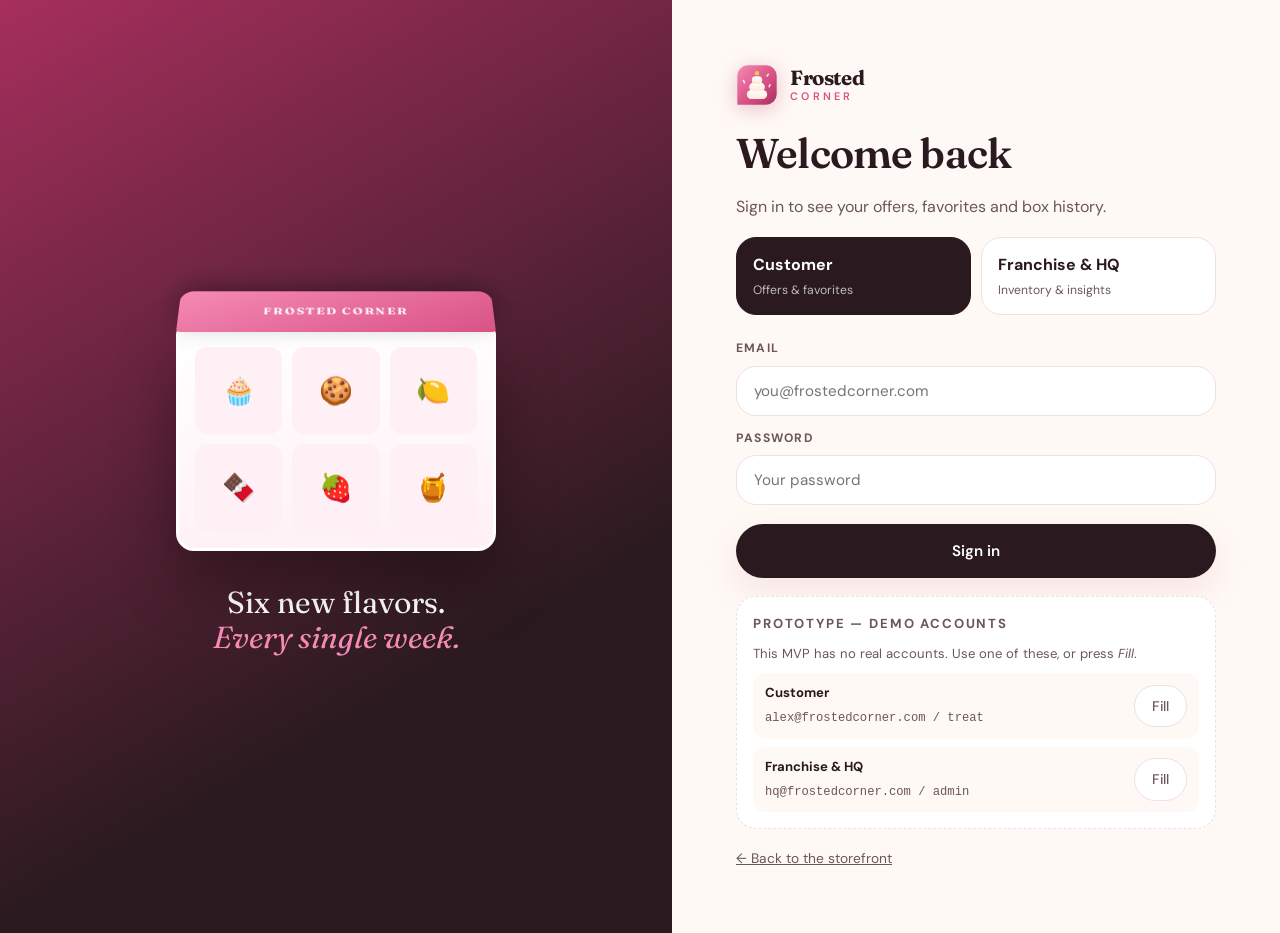
==== frontend/account.html @ bfd5a01c "Add sign-in, customer profile and franchise console Three pages behind a role split, covering the cu" ====
<!doctype html>
<html lang="en">
  <head>
    <meta charset="UTF-8" />
    <meta name="viewport" content="width=device-width, initial-scale=1.0" />
    <meta name="description" content="Your Frosted Corner profile — offers, favorites and box history." />
    <title>Your profile | Frosted Corner</title>
    <link rel="icon" href="assets/logo.svg" type="image/svg+xml" />
    <link rel="preconnect" href="https://fonts.googleapis.com" />
    <link rel="preconnect" href="https://fonts.gstatic.com" crossorigin />
    <link href="https://fonts.googleapis.com/css2?family=DM+Sans:opsz,wght@9..40,400;9..40,500;9..40,600;9..40,700&family=Fraunces:opsz,wght@9..144,500;9..144,600;9..144,700&display=swap" rel="stylesheet" />
    <link rel="stylesheet" href="styles.css" />
    <link rel="stylesheet" href="account.css" />
  </head>
  <body>
    <a class="skip-link" href="#main">Skip to content</a>

    <header class="site-header">
      <a class="brand" href="index.html" aria-label="Frosted Corner, home">
        <span class="brand-mark" aria-hidden="true"><img src="assets/logo.svg" alt="" width="42" height="42" /></span>
        <span class="brand-word"><strong>Frosted</strong><small>Corner</small></span>
      </a>
      <nav class="main-nav" aria-label="Main">
        <a href="index.html#menu">This week</a>
        <a href="index.html#events">Seasonal</a>
        <a href="index.html#plans">Subscribe</a>
      </nav>
      <div class="header-actions">
        <span class="session-chip" data-session-chip></span>
        <button class="chip" type="button" data-signout>Sign out</button>
      </div>
    </header>

    <main id="main" class="account-shell">
      <section class="account-hero">
        <div class="avatar-lg" data-initials aria-hidden="true"></div>
        <div>
          <p class="eyebrow">Your profile</p>
          <h1 data-name>—</h1>
          <p class="account-sub" data-sub>—</p>
        </div>
        <a class="button button-primary" href="index.html#menu">Build a box <span aria-hidden="true">→</span></a>
      </section>

      <section class="stat-row" data-stats></section>

      <section class="account-grid">
        <div class="panel">
          <div class="panel-head">
            <h2>Your offers</h2>
            <span class="panel-tag"><span class="agent-dot tint-gold"></span>Offers Agent</span>
          </div>
          <p class="panel-lede">Each one exists because of something you actually did.</p>
          <div class="offer-stack" data-offers></div>
        </div>

        <div class="panel">
          <div class="panel-head">
            <h2>Your favorites</h2>
            <span class="panel-tag">From your order history</span>
          </div>
          <p class="panel-lede">What you come back for, ranked by how often you order it.</p>
          <div class="favorite-list" data-favorites></div>
        </div>

        <div class="panel">
          <div class="panel-head"><h2>Recent boxes</h2></div>
          <div class="order-list" data-orders></div>
        </div>

        <div class="panel">
          <div class="panel-head"><h2>Saved event</h2></div>
          <div data-event></div>
        </div>
      </section>
    </main>

    <div class="toast" data-toast role="status" aria-live="polite"></div>
    <script type="module" src="js/account.js"></script>
  </body>
</html>
---- frontend/styles.css ----
/* ==========================================================================
   Frosted Corner — design system
   Palette: frosted pink over warm cream, with flavor accents per item tint.
   ========================================================================== */

:root {
  /* Brand */
  --pink: #F58BB4;
  --pink-soft: #FFD9E7;
  --pink-wash: #FFF0F5;
  --berry: #D95286;
  --berry-deep: #A62F5D;

  /* Neutrals */
  --cream: #FFF9F5;
  --card: #FFFFFF;
  --ink: #2A1A1F;
  --ink-soft: #6B565C;
  --line: #F0DFE4;

  /* Flavor accents */
  --gold: #E9A94D;
  --butter: #F5D06F;
  --caramel: #C98246;
  --cocoa: #6B4230;
  --mint: #6FB6A0;
  --plum: #A88FD8;

  /* Shape + depth */
  --r-sm: 12px;
  --r-md: 20px;
  --r-lg: 28px;
  --r-xl: 40px;
  --shadow-sm: 0 2px 10px rgba(166, 47, 93, .06);
  --shadow-md: 0 14px 34px rgba(166, 47, 93, .10);
  --shadow-lg: 0 28px 64px rgba(166, 47, 93, .18);

  --wrap: 1180px;
  --ease-bounce: cubic-bezier(.34, 1.56, .64, 1);
}

/* Tint helpers — one class drives art background + accent per flavor. */
.tint-pink    { --tint: var(--pink);    --tint-wash: #FFE4EE; }
.tint-berry   { --tint: var(--berry);   --tint-wash: #FFDCE8; }
.tint-gold    { --tint: var(--gold);    --tint-wash: #FDEBCF; }
.tint-butter  { --tint: var(--butter);  --tint-wash: #FEF3D2; }
.tint-caramel { --tint: var(--caramel); --tint-wash: #F6E2D1; }
.tint-cocoa   { --tint: var(--cocoa);   --tint-wash: #E8D9D1; }
.tint-mint    { --tint: var(--mint);    --tint-wash: #DCF0E8; }
.tint-plum    { --tint: var(--plum);    --tint-wash: #EAE1F8; }

*, *::before, *::after { box-sizing: border-box; }

/* `hidden` must win over the component display rules below. */
[hidden] { display: none !important; }

html { scroll-behavior: smooth; scroll-padding-top: 90px; }

body {
  margin: 0;
  background: var(--cream);
  color: var(--ink);
  font-family: "DM Sans", system-ui, -apple-system, "Segoe UI", sans-serif;
  font-size: 16px;
  line-height: 1.6;
  -webkit-font-smoothing: antialiased;
}

h1, h2, h3 {
  font-family: "Fraunces", Georgia, "Times New Roman", serif;
  font-weight: 600;
  line-height: 1.05;
  letter-spacing: -.02em;
  margin: 0;
}
h1 { font-size: clamp(2.6rem, 6vw, 4.4rem); }
h2 { font-size: clamp(2rem, 4vw, 3rem); }
h3 { font-size: 1.15rem; letter-spacing: -.01em; }
h1 em, h2 em { font-style: italic; color: var(--berry); }
p { margin: 0; }
img, svg { display: block; max-width: 100%; }
button { font: inherit; color: inherit; }

a { color: inherit; }

.visually-hidden {
  position: absolute; width: 1px; height: 1px;
  padding: 0; margin: -1px; overflow: hidden;
  clip: rect(0 0 0 0); white-space: nowrap; border: 0;
}

.skip-link {
  position: absolute; left: 12px; top: -60px; z-index: 200;
  background: var(--ink); color: #fff; padding: 10px 16px;
  border-radius: 0 0 var(--r-sm) var(--r-sm); text-decoration: none;
  transition: top .18s ease;
}
.skip-link:focus { top: 0; }

:focus-visible {
  outline: 3px solid var(--berry);
  outline-offset: 3px;
  border-radius: 6px;
}

.eyebrow {
  display: flex; align-items: center; gap: 8px;
  font-size: .74rem; font-weight: 700; letter-spacing: .16em;
  text-transform: uppercase; color: var(--berry-deep);
}

.agent-dot {
  width: 9px; height: 9px; border-radius: 50%;
  background: var(--tint, var(--berry));
  box-shadow: 0 0 0 4px color-mix(in srgb, var(--tint, var(--berry)) 22%, transparent);
  flex: none;
}

.lede, .section-lede { color: var(--ink-soft); font-size: 1.05rem; max-width: 56ch; }

/* ── Announcement ───────────────────────────────────────────── */
.announcement {
  background: var(--ink); color: #fff;
  text-align: center; padding: 10px 16px;
  font-size: .85rem; letter-spacing: .01em;
  min-height: 40px; display: grid; place-items: center;
}
.announcement span { animation: fadeSlide .5s ease; }
@keyframes fadeSlide { from { opacity: 0; transform: translateY(6px); } to { opacity: 1; transform: none; } }

/* ── Header ─────────────────────────────────────────────────── */
.site-header {
  position: sticky; top: 0; z-index: 60;
  display: flex; align-items: center; gap: 24px;
  padding: 14px clamp(16px, 4vw, 40px);
  background: color-mix(in srgb, var(--cream) 88%, transparent);
  backdrop-filter: blur(14px);
  border-bottom: 1px solid var(--line);
}

.brand { display: flex; align-items: center; gap: 12px; text-decoration: none; }
.brand-mark { width: 42px; height: 42px; flex: none; filter: drop-shadow(0 4px 10px rgba(166,47,93,.28)); }
.brand-mark svg { width: 100%; height: 100%; }
.brand-word { display: flex; flex-direction: column; line-height: 1; }
.brand-word strong {
  font-family: "Fraunces", serif; font-size: 1.28rem;
  font-weight: 700; letter-spacing: -.02em;
}
.brand-word small {
  font-size: .68rem; letter-spacing: .3em; text-transform: uppercase;
  color: var(--berry); font-weight: 600; margin-top: 2px;
}

.main-nav { display: flex; gap: 22px; margin-inline: auto; }
.main-nav a {
  text-decoration: none; font-size: .92rem; font-weight: 500;
  color: var(--ink-soft); padding: 6px 2px; position: relative;
}
.main-nav a::after {
  content: ""; position: absolute; left: 0; right: 100%; bottom: 0;
  height: 2px; background: var(--berry); border-radius: 2px;
  transition: right .22s ease;
}
.main-nav a:hover { color: var(--ink); }
.main-nav a:hover::after { right: 0; }

.header-actions { display: flex; align-items: center; gap: 10px; }

.icon-button {
  width: 42px; height: 42px; border-radius: 50%;
  border: 1px solid var(--line); background: var(--card);
  cursor: pointer; display: grid; place-items: center;
  font-size: 1rem; transition: transform .18s var(--ease-bounce), border-color .18s ease;
}
.icon-button:hover { transform: translateY(-2px); border-color: var(--pink); }

.bag-button {
  display: flex; align-items: center; gap: 9px;
  padding: 10px 18px; border-radius: 999px; cursor: pointer;
  border: 1px solid var(--berry-deep); background: var(--ink); color: #fff;
  font-weight: 600; font-size: .92rem;
  transition: transform .18s var(--ease-bounce);
}
.bag-button:hover { transform: translateY(-2px); }
.bag-glyph { font-size: 1.05rem; }
.bag-count {
  min-width: 24px; height: 24px; padding: 0 7px; border-radius: 999px;
  background: var(--pink); color: var(--berry-deep);
  display: grid; place-items: center; font-size: .78rem; font-weight: 700;
}

/* ── Buttons ────────────────────────────────────────────────── */
.button {
  display: inline-flex; align-items: center; gap: 10px;
  padding: 14px 26px; border-radius: 999px;
  font-weight: 600; font-size: .95rem; text-decoration: none;
  border: 1px solid transparent; cursor: pointer;
  transition: transform .18s var(--ease-bounce), box-shadow .18s ease, background .18s ease;
}
.button-primary { background: var(--ink); color: #fff; box-shadow: var(--shadow-md); }
.button-primary:hover { transform: translateY(-3px); box-shadow: var(--shadow-lg); }
.button-ghost { background: transparent; color: var(--ink); border-color: var(--line); }
.button-ghost:hover { border-color: var(--berry); transform: translateY(-3px); }
.button-light { background: #fff; color: var(--ink); box-shadow: var(--shadow-sm); }
.button-light:hover { transform: translateY(-3px); box-shadow: var(--shadow-md); }
.button.full { width: 100%; justify-content: center; }
.button:disabled { opacity: .55; cursor: progress; transform: none; }

.text-button {
  background: none; border: 0; cursor: pointer;
  color: var(--ink-soft); font-size: .88rem; text-decoration: underline;
  text-underline-offset: 3px; padding: 6px;
}
.text-button:hover { color: var(--berry); }

.chip {
  padding: 9px 17px; border-radius: 999px; cursor: pointer;
  border: 1px solid var(--line); background: var(--card);
  font-size: .87rem; font-weight: 500; color: var(--ink-soft);
  transition: all .18s ease;
}
.chip:hover { border-color: var(--pink); color: var(--ink); }
.chip.is-active, .chip[aria-pressed="true"] {
  background: var(--ink); color: #fff; border-color: var(--ink);
}
.chip-row { display: flex; flex-wrap: wrap; gap: 8px; }

/* ── Section scaffolding ────────────────────────────────────── */
.section {
  max-width: var(--wrap); margin-inline: auto;
  padding: clamp(56px, 8vw, 96px) clamp(16px, 4vw, 40px);
}
.section-head {
  display: flex; flex-wrap: wrap; gap: 24px;
  align-items: flex-end; justify-content: space-between;
  margin-bottom: 36px;
}
/* Only the heading column stacks; sibling chip rows keep their own layout. */
.section-head > div:first-child { display: grid; gap: 12px; }

/* ── Hero ───────────────────────────────────────────────────── */
.hero {
  max-width: var(--wrap); margin-inline: auto;
  padding: clamp(40px, 6vw, 80px) clamp(16px, 4vw, 40px) clamp(30px, 5vw, 60px);
  display: grid; grid-template-columns: 1.05fr .95fr;
  gap: clamp(32px, 5vw, 64px); align-items: center;
}
.hero-copy { display: grid; gap: 22px; }
.hero-actions { display: flex; flex-wrap: wrap; gap: 12px; }

.countdown {
  display: grid; gap: 10px; padding: 18px 22px;
  background: var(--card); border: 1px solid var(--line);
  border-radius: var(--r-lg); box-shadow: var(--shadow-sm);
  width: fit-content;
}
.countdown-label {
  font-size: .72rem; font-weight: 700; letter-spacing: .16em;
  text-transform: uppercase; color: var(--ink-soft);
}
.countdown-clock { display: flex; gap: 18px; }
.countdown-clock span { display: grid; justify-items: center; gap: 2px; }
.countdown-clock strong {
  font-family: "Fraunces", serif; font-size: 1.7rem;
  font-variant-numeric: tabular-nums; color: var(--berry-deep); line-height: 1;
}
.countdown-clock small {
  font-size: .64rem; letter-spacing: .14em; text-transform: uppercase; color: var(--ink-soft);
}

/* Hero art: an open box seen at an angle */
.hero-art { position: relative; display: grid; place-items: center; min-height: 380px; }
.hero-box {
  position: relative; width: min(340px, 78%); aspect-ratio: 1 / .92;
  perspective: 900px; z-index: 2;
}
.hero-box-body {
  position: absolute; inset: 14% 0 0 0;
  background: linear-gradient(170deg, var(--pink-soft), #fff 62%);
  border: 3px solid #fff; border-radius: 14px;
  box-shadow: var(--shadow-lg);
  display: grid; grid-template-columns: repeat(3, 1fr);
  gap: 8px; padding: 16px; align-content: center;
}
.hero-box-body span {
  display: grid; place-items: center; aspect-ratio: 1;
  background: var(--pink-wash); border-radius: 10px; font-size: 1.7rem;
  animation: settle .5s var(--ease-bounce) backwards;
}
.hero-box-body span:nth-child(1) { animation-delay: .05s; }
.hero-box-body span:nth-child(2) { animation-delay: .11s; }
.hero-box-body span:nth-child(3) { animation-delay: .17s; }
.hero-box-body span:nth-child(4) { animation-delay: .23s; }
.hero-box-body span:nth-child(5) { animation-delay: .29s; }
.hero-box-body span:nth-child(6) { animation-delay: .35s; }
@keyframes settle { from { opacity: 0; transform: translateY(-14px) scale(.7); } to { opacity: 1; transform: none; } }

.hero-box-lid {
  position: absolute; left: -4%; right: -4%; top: -6%; height: 26%;
  background: linear-gradient(160deg, var(--pink), var(--berry));
  border-radius: 12px; transform: rotateX(46deg); transform-origin: bottom center;
  box-shadow: 0 -10px 30px rgba(166, 47, 93, .28);
}

.hero-blob { position: absolute; border-radius: 50%; filter: blur(2px); z-index: 1; }
.blob-a { width: 260px; height: 260px; background: radial-gradient(circle at 30% 30%, #FFE0EC, transparent 70%); top: 2%; left: -6%; }
.blob-b { width: 220px; height: 220px; background: radial-gradient(circle at 60% 40%, #FDEBCF, transparent 70%); bottom: 0; right: -4%; }

.hero-sticker {
  position: absolute; right: 2%; top: 6%; z-index: 3;
  width: 92px; height: 92px; border-radius: 50%;
  background: var(--ink); color: #fff;
  display: grid; place-items: center; align-content: center;
  font-family: "Fraunces", serif; font-size: 1.5rem; font-weight: 700;
  transform: rotate(-12deg); box-shadow: var(--shadow-md);
}
.hero-sticker small {
  display: block; font-family: "DM Sans", sans-serif; font-size: .58rem;
  letter-spacing: .18em; text-transform: uppercase; font-weight: 500; opacity: .85;
}

/* ── Product grid ───────────────────────────────────────────── */
.filter-row { display: flex; flex-wrap: wrap; gap: 8px; }

.product-grid {
  display: grid; gap: 20px;
  grid-template-columns: repeat(auto-fill, minmax(238px, 1fr));
}

.product-card {
  background: var(--card); border: 1px solid var(--line);
  border-radius: var(--r-lg); overflow: hidden;
  display: flex; flex-direction: column;
  box-shadow: var(--shadow-sm);
  transition: transform .22s var(--ease-bounce), box-shadow .22s ease;
  animation: cardIn .38s ease backwards;
}
.product-card:hover { transform: translateY(-6px); box-shadow: var(--shadow-md); }
@keyframes cardIn { from { opacity: 0; transform: translateY(14px); } to { opacity: 1; transform: none; } }

.product-art {
  position: relative; aspect-ratio: 4 / 3;
  background: radial-gradient(circle at 50% 42%, var(--tint-wash), #fff 78%);
  display: grid; place-items: center;
}
.product-emoji { font-size: 3.6rem; transition: transform .3s var(--ease-bounce); }
.product-card:hover .product-emoji { transform: scale(1.12) rotate(-6deg); }

.product-badge {
  position: absolute; top: 12px; left: 12px;
  background: color-mix(in srgb, var(--tint) 88%, #fff);
  color: #fff; font-size: .62rem; font-weight: 700;
  letter-spacing: .12em; text-transform: uppercase;
  padding: 5px 11px; border-radius: 999px;
}
.product-rating {
  position: absolute; top: 12px; right: 12px;
  background: rgba(255,255,255,.92); border-radius: 999px;
  padding: 4px 10px; font-size: .74rem; font-weight: 600;
}

.product-info { padding: 16px 18px 18px; display: grid; gap: 6px; flex: 1; }
.product-info p { color: var(--ink-soft); font-size: .88rem; }
.product-foot {
  display: flex; align-items: center; justify-content: space-between;
  margin-top: auto; padding-top: 12px;
}
.product-price { font-family: "Fraunces", serif; font-size: 1.22rem; font-weight: 600; }

.add-button {
  width: 42px; height: 42px; border-radius: 50%; cursor: pointer;
  border: 0; background: var(--ink); color: #fff; font-size: 1.3rem;
  display: grid; place-items: center; line-height: 1;
  transition: transform .18s var(--ease-bounce), background .18s ease;
}
.add-button:hover { transform: scale(1.12) rotate(90deg); background: var(--berry); }

.grid-empty { text-align: center; color: var(--ink-soft); padding: 40px 0; }

/* ── Smart offers ───────────────────────────────────────────── */
.offers-section { background: linear-gradient(180deg, transparent, var(--pink-wash) 30%, transparent); }

.offer-rail {
  display: grid; gap: 18px;
  grid-template-columns: repeat(auto-fit, minmax(280px, 1fr));
}
.offer-card {
  position: relative; overflow: hidden;
  background: var(--card); border: 1px solid var(--line);
  border-radius: var(--r-lg); padding: 24px;
  display: grid; gap: 12px; align-content: start;
  box-shadow: var(--shadow-sm);
  transition: transform .22s var(--ease-bounce), box-shadow .22s ease;
}
.offer-card:hover { transform: translateY(-5px); box-shadow: var(--shadow-md); }
.offer-card::before {
  content: ""; position: absolute; inset: 0 auto 0 0; width: 5px;
  background: var(--tint);
}
.offer-emoji {
  width: 46px; height: 46px; border-radius: 14px;
  background: var(--tint-wash); display: grid; place-items: center; font-size: 1.4rem;
}
.offer-label { font-size: .76rem; font-weight: 600; color: var(--tint); letter-spacing: .02em; }
.offer-card h3 { font-size: 1.3rem; }
.offer-detail { font-size: .9rem; color: var(--ink-soft); }
.offer-reason {
  font-size: .82rem; color: var(--ink-soft); padding: 10px 14px;
  background: var(--cream); border-radius: var(--r-sm);
  border-left: 3px solid var(--tint);
}
.offer-foot { display: flex; align-items: center; justify-content: space-between; gap: 12px; margin-top: 4px; }
.offer-value {
  font-weight: 700; color: var(--berry-deep); font-size: .95rem;
  background: var(--pink-wash); padding: 6px 13px; border-radius: 999px;
}

/* ── Concierge ──────────────────────────────────────────────── */
.concierge-section { background: var(--ink); color: #fff; max-width: none; }
.concierge-section .eyebrow { color: var(--pink-soft); }
.concierge-section h2 em { color: var(--pink); }
.concierge-grid {
  max-width: var(--wrap); margin-inline: auto;
  display: grid; grid-template-columns: 1fr 1fr;
  gap: clamp(32px, 5vw, 64px); align-items: center;
}
.concierge-intro { display: grid; gap: 18px; }
.concierge-intro p { color: rgba(255,255,255,.72); }

.signal-list {
  display: flex; flex-wrap: wrap; gap: 8px;
  list-style: none; padding: 0; margin: 0;
}
.signal-list li {
  font-size: .78rem; padding: 6px 13px; border-radius: 999px;
  background: rgba(255,255,255,.08); border: 1px solid rgba(255,255,255,.16);
  color: rgba(255,255,255,.85);
}

.chat-card {
  background: var(--card); color: var(--ink);
  border-radius: var(--r-xl); padding: 22px;
  box-shadow: var(--shadow-lg); display: grid; gap: 14px;
}
.chat-head { display: flex; align-items: center; gap: 11px; }
.chat-title { display: grid; line-height: 1.25; }
.chat-title small { font-size: .76rem; color: var(--ink-soft); }
.online-dot {
  width: 9px; height: 9px; border-radius: 50%; background: var(--mint);
  box-shadow: 0 0 0 4px color-mix(in srgb, var(--mint) 24%, transparent);
  animation: pulse 2.2s ease-in-out infinite;
}
@keyframes pulse { 0%, 100% { opacity: 1; } 50% { opacity: .45; } }

.chat-log {
  display: grid; gap: 10px; max-height: 320px; overflow-y: auto;
  padding: 4px; scroll-behavior: smooth;
}
.bubble {
  padding: 12px 16px; border-radius: 18px; font-size: .92rem;
  max-width: 88%; animation: bubbleIn .28s ease backwards;
}
@keyframes bubbleIn { from { opacity: 0; transform: translateY(8px); } to { opacity: 1; transform: none; } }
.bubble.from-agent { background: var(--pink-wash); border-bottom-left-radius: 6px; justify-self: start; }
.bubble.from-user {
  background: var(--ink); color: #fff;
  border-bottom-right-radius: 6px; justify-self: end;
}
.bubble-note { font-size: .8rem; color: var(--ink-soft); margin-top: 6px; }

.typing { display: flex; gap: 4px; padding: 14px 16px; }
.typing span {
  width: 7px; height: 7px; border-radius: 50%; background: var(--pink);
  animation: blink 1.2s infinite;
}
.typing span:nth-child(2) { animation-delay: .18s; }
.typing span:nth-child(3) { animation-delay: .36s; }
@keyframes blink { 0%, 60%, 100% { opacity: .3; } 30% { opacity: 1; } }

.rec-strip { display: grid; gap: 8px; margin-top: 4px; }
.rec-item {
  display: flex; align-items: center; gap: 12px;
  background: #fff; border: 1px solid var(--line);
  border-radius: var(--r-md); padding: 10px 12px;
}
.rec-item .rec-emoji {
  width: 40px; height: 40px; border-radius: 12px; flex: none;
  background: var(--tint-wash); display: grid; place-items: center; font-size: 1.3rem;
}
.rec-item .rec-body { display: grid; flex: 1; line-height: 1.3; }
.rec-item .rec-body strong { font-size: .92rem; }
.rec-item .rec-body small { font-size: .76rem; color: var(--ink-soft); }
.rec-add {
  border: 0; background: var(--ink); color: #fff; cursor: pointer;
  border-radius: 999px; padding: 7px 14px; font-size: .8rem; font-weight: 600;
  transition: background .18s ease;
}
.rec-add:hover { background: var(--berry); }

.occasion-grid { display: flex; flex-wrap: wrap; gap: 8px; }
.occasion {
  display: flex; align-items: center; gap: 7px;
  padding: 9px 14px; border-radius: 999px; cursor: pointer;
  border: 1px solid var(--line); background: #fff;
  font-size: .85rem; transition: all .18s ease;
}
.occasion:hover { border-color: var(--pink); transform: translateY(-2px); }
.occasion.is-active { background: var(--pink-wash); border-color: var(--berry); }

.chat-form { display: flex; gap: 8px; }
.chat-form input {
  flex: 1; padding: 13px 18px; border-radius: 999px;
  border: 1px solid var(--line); background: var(--cream);
  font-size: .92rem; font-family: inherit;
}
.chat-form input:focus { outline: none; border-color: var(--berry); background: #fff; }
.send-button {
  width: 46px; height: 46px; border-radius: 50%; flex: none; cursor: pointer;
  border: 0; background: var(--ink); color: #fff; font-size: 1.15rem;
  transition: transform .18s var(--ease-bounce), background .18s ease;
}
.send-button:hover { transform: scale(1.08); background: var(--berry); }

/* ── Event menus ────────────────────────────────────────────── */
.event-grid {
  display: grid; gap: 18px;
  grid-template-columns: repeat(auto-fit, minmax(258px, 1fr));
}
.event-card {
  position: relative; border-radius: var(--r-lg); padding: 26px 24px;
  background: linear-gradient(165deg, var(--tint-wash), #fff 70%);
  border: 1px solid var(--line); display: grid; gap: 12px; align-content: start;
  transition: transform .22s var(--ease-bounce), box-shadow .22s ease;
}
.event-card:hover { transform: translateY(-5px); box-shadow: var(--shadow-md); }
.event-emoji { font-size: 2.2rem; }
.event-status {
  position: absolute; top: 18px; right: 18px;
  font-size: .64rem; font-weight: 700; letter-spacing: .12em;
  text-transform: uppercase; padding: 5px 11px; border-radius: 999px;
}
.status-live { background: var(--mint); color: #fff; }
.status-preorder { background: var(--gold); color: #fff; }
.status-planned { background: var(--line); color: var(--ink-soft); }
.event-window { font-size: .8rem; font-weight: 600; color: var(--tint); }
.event-card p { font-size: .9rem; color: var(--ink-soft); }
.event-highlights { display: grid; gap: 6px; list-style: none; padding: 0; margin: 4px 0 0; }
.event-highlights li {
  font-size: .82rem; padding-left: 18px; position: relative; color: var(--ink-soft);
}
.event-highlights li::before {
  content: "✦"; position: absolute; left: 0; color: var(--tint);
}

/* ── Party planner ──────────────────────────────────────────── */
.party-section { background: var(--pink-wash); max-width: none; }
.party-grid {
  max-width: var(--wrap); margin-inline: auto;
  display: grid; grid-template-columns: 1fr 1fr;
  gap: clamp(32px, 5vw, 56px); align-items: start;
}
.party-copy { display: grid; gap: 16px; }
.planner-controls { display: grid; gap: 20px; margin-top: 8px; }
.control { display: grid; gap: 10px; }
.control label, .control-label {
  font-size: .78rem; font-weight: 700; letter-spacing: .12em;
  text-transform: uppercase; color: var(--ink-soft);
  display: flex; align-items: center; gap: 10px;
}
.control output {
  font-family: "Fraunces", serif; font-size: 1.15rem;
  color: var(--berry-deep); letter-spacing: 0;
}
input[type="range"] {
  -webkit-appearance: none; appearance: none;
  width: 100%; height: 6px; border-radius: 999px;
  background: linear-gradient(90deg, var(--berry) var(--fill, 20%), #fff var(--fill, 20%));
  cursor: pointer;
}
input[type="range"]::-webkit-slider-thumb {
  -webkit-appearance: none; width: 24px; height: 24px; border-radius: 50%;
  background: var(--ink); border: 3px solid #fff; box-shadow: var(--shadow-sm); cursor: grab;
}
input[type="range"]::-moz-range-thumb {
  width: 24px; height: 24px; border-radius: 50%;
  background: var(--ink); border: 3px solid #fff; cursor: grab;
}

.planner-result {
  background: var(--card); border-radius: var(--r-xl);
  padding: 26px; box-shadow: var(--shadow-md); min-height: 320px;
}
.planner-placeholder {
  height: 100%; min-height: 268px; display: grid; place-content: center;
  justify-items: center; gap: 12px; text-align: center; color: var(--ink-soft);
}
.planner-placeholder span { font-size: 2.2rem; color: var(--plum); }
.planner-stats {
  display: grid; grid-template-columns: repeat(4, 1fr); gap: 10px; margin: 16px 0;
}
.planner-stats div {
  background: var(--cream); border-radius: var(--r-sm);
  padding: 12px 8px; text-align: center;
}
.planner-stats strong {
  display: block; font-family: "Fraunces", serif;
  font-size: 1.5rem; color: var(--berry-deep); line-height: 1.1;
}
.planner-stats small {
  font-size: .64rem; letter-spacing: .1em; text-transform: uppercase; color: var(--ink-soft);
}
.planner-note {
  font-size: .84rem; color: var(--ink-soft); padding: 12px 14px;
  background: var(--cream); border-radius: var(--r-sm); margin-top: 12px;
}

/* ── Plans ──────────────────────────────────────────────────── */
.plan-grid {
  display: grid; gap: 20px;
  grid-template-columns: repeat(auto-fit, minmax(262px, 1fr));
  align-items: start;
}
.plan-card {
  background: var(--card); border: 1px solid var(--line);
  border-radius: var(--r-lg); padding: 28px 24px;
  display: grid; gap: 14px; align-content: start;
  transition: transform .22s var(--ease-bounce), box-shadow .22s ease;
}
.plan-card:hover { transform: translateY(-5px); box-shadow: var(--shadow-md); }
.plan-card.is-featured {
  background: var(--ink); color: #fff; border-color: var(--ink);
  box-shadow: var(--shadow-lg); position: relative;
}
.plan-card.is-featured h3 { color: #fff; }
.plan-card.is-featured .plan-pitch { color: rgba(255,255,255,.72); }
.plan-flag {
  position: absolute; top: -12px; left: 24px;
  background: var(--pink); color: var(--berry-deep);
  font-size: .64rem; font-weight: 700; letter-spacing: .12em;
  text-transform: uppercase; padding: 6px 13px; border-radius: 999px;
}
.plan-price { display: flex; align-items: baseline; gap: 5px; }
.plan-price strong { font-family: "Fraunces", serif; font-size: 2.4rem; line-height: 1; }
.plan-price span { font-size: .85rem; opacity: .7; }
.plan-pitch { font-size: .9rem; color: var(--ink-soft); }
.plan-perks { list-style: none; padding: 0; margin: 0; display: grid; gap: 8px; }
.plan-perks li { font-size: .87rem; padding-left: 22px; position: relative; }
.plan-perks li::before { content: "✓"; position: absolute; left: 0; color: var(--mint); font-weight: 700; }
.plan-card.is-featured .plan-perks li::before { color: var(--pink); }

/* ── Reviews ────────────────────────────────────────────────── */
.review-layout {
  display: grid; grid-template-columns: 320px 1fr;
  gap: 24px; align-items: start;
}
.review-summary {
  background: var(--ink); color: #fff;
  border-radius: var(--r-xl); padding: 28px 26px;
  display: grid; gap: 18px; position: sticky; top: 100px;
}
.summary-score { display: flex; align-items: baseline; gap: 10px; }
.summary-score strong { font-family: "Fraunces", serif; font-size: 3rem; line-height: 1; }
.summary-score small { color: rgba(255,255,255,.65); font-size: .82rem; }
.summary-tag {
  display: inline-flex; align-items: center; gap: 7px; width: fit-content;
  font-size: .68rem; font-weight: 700; letter-spacing: .12em; text-transform: uppercase;
  background: rgba(255,255,255,.1); border: 1px solid rgba(255,255,255,.18);
  padding: 6px 12px; border-radius: 999px; color: var(--pink-soft);
}
.summary-point { display: grid; gap: 6px; }
.summary-point-head { display: flex; justify-content: space-between; font-size: .85rem; }
.summary-point-head span:last-child { color: var(--pink); font-weight: 600; }
.summary-point small { font-size: .76rem; color: rgba(255,255,255,.6); }
.meter { height: 6px; border-radius: 999px; background: rgba(255,255,255,.14); overflow: hidden; }
.meter i { display: block; height: 100%; border-radius: 999px; background: var(--pink); transition: width .8s ease; }
.summary-watchout {
  font-size: .82rem; color: rgba(255,255,255,.72);
  border-top: 1px solid rgba(255,255,255,.14); padding-top: 14px;
}

.review-grid { display: grid; gap: 16px; grid-template-columns: repeat(auto-fit, minmax(240px, 1fr)); }
.review-card {
  background: var(--card); border: 1px solid var(--line);
  border-radius: var(--r-lg); padding: 22px;
  display: grid; gap: 14px; align-content: start;
}
.review-card.is-featured { grid-column: 1 / -1; background: linear-gradient(150deg, var(--pink-wash), #fff 70%); }
.review-stars { color: var(--gold); font-size: .95rem; letter-spacing: 2px; }
.review-card p { font-size: .95rem; }
.review-card.is-featured p { font-size: 1.15rem; font-family: "Fraunces", serif; line-height: 1.45; }
.review-foot { display: flex; align-items: center; gap: 11px; }
.review-avatar {
  width: 40px; height: 40px; border-radius: 50%; flex: none;
  background: var(--tint-wash); color: var(--ink);
  display: grid; place-items: center; font-size: .8rem; font-weight: 700;
}
.review-who { display: grid; line-height: 1.3; }
.review-who small { font-size: .74rem; color: var(--ink-soft); }

/* ── AI crew ────────────────────────────────────────────────── */
.crew-section { background: var(--cream); max-width: none; }
.crew-section > .section-head, .crew-grid { max-width: var(--wrap); margin-inline: auto; }
.crew-grid {
  display: grid; gap: 18px;
  grid-template-columns: repeat(auto-fit, minmax(272px, 1fr));
  padding-inline: clamp(16px, 4vw, 40px);
}
.crew-section > .section-head { padding-inline: clamp(16px, 4vw, 40px); }
.crew-card {
  background: var(--card); border: 1px solid var(--line);
  border-radius: var(--r-lg); padding: 24px;
  display: grid; gap: 12px; align-content: start;
  transition: transform .22s var(--ease-bounce), box-shadow .22s ease;
  animation: cardIn .34s ease backwards;
}
.crew-card:hover { transform: translateY(-5px); box-shadow: var(--shadow-md); }
.crew-top { display: flex; align-items: center; gap: 12px; }
.crew-glyph {
  width: 46px; height: 46px; border-radius: 14px; flex: none;
  background: var(--tint-wash); color: var(--tint);
  display: grid; place-items: center; font-size: 1.35rem;
}
.crew-role { font-size: .76rem; color: var(--tint); font-weight: 600; }
.crew-card p { font-size: .88rem; color: var(--ink-soft); }
.crew-meta { display: grid; gap: 8px; border-top: 1px solid var(--line); padding-top: 12px; }
.crew-meta-row { display: grid; gap: 5px; }
.crew-meta-row span {
  font-size: .64rem; font-weight: 700; letter-spacing: .12em;
  text-transform: uppercase; color: var(--ink-soft);
}
.crew-pills { display: flex; flex-wrap: wrap; gap: 5px; }
.crew-pills i {
  font-style: normal; font-size: .72rem; padding: 4px 10px;
  border-radius: 999px; background: var(--cream); color: var(--ink-soft);
}
.crew-audience {
  position: absolute; top: 16px; right: 16px;
  font-size: .6rem; letter-spacing: .1em; text-transform: uppercase;
  color: var(--ink-soft);
}

/* ── Franchise ──────────────────────────────────────────────── */
.franchise-section { max-width: var(--wrap); margin-inline: auto; padding: 0 clamp(16px, 4vw, 40px) clamp(56px, 8vw, 96px); }
.franchise-card {
  background: linear-gradient(140deg, var(--berry-deep), var(--ink) 65%);
  color: #fff; border-radius: var(--r-xl);
  padding: clamp(32px, 5vw, 56px);
  display: grid; grid-template-columns: 1.2fr .8fr; gap: 36px; align-items: center;
}
.franchise-card .eyebrow { color: var(--pink-soft); }
.franchise-card h2 { margin: 12px 0 14px; }
.franchise-card h2 em { color: var(--pink); }
.franchise-card p { color: rgba(255,255,255,.78); margin-bottom: 22px; max-width: 46ch; }
.franchise-stats { display: grid; gap: 14px; }
.franchise-stats div {
  background: rgba(255,255,255,.08); border: 1px solid rgba(255,255,255,.14);
  border-radius: var(--r-md); padding: 16px 20px;
  display: flex; align-items: baseline; gap: 12px;
}
.franchise-stats strong { font-family: "Fraunces", serif; font-size: 1.8rem; }
.franchise-stats small { font-size: .76rem; color: rgba(255,255,255,.66); }

/* ── Footer ─────────────────────────────────────────────────── */
.site-footer {
  background: var(--ink); color: rgba(255,255,255,.75);
  padding: clamp(40px, 6vw, 64px) clamp(16px, 4vw, 40px) 32px;
}
.footer-top {
  max-width: var(--wrap); margin-inline: auto;
  display: flex; flex-wrap: wrap; gap: 28px;
  align-items: center; justify-content: space-between;
  padding-bottom: 28px; border-bottom: 1px solid rgba(255,255,255,.12);
}
.footer-brand { display: flex; align-items: center; gap: 14px; }
.footer-brand strong { color: #fff; font-family: "Fraunces", serif; font-size: 1.1rem; }
.footer-links { display: flex; flex-wrap: wrap; gap: 20px; }
.footer-links a { text-decoration: none; font-size: .9rem; }
.footer-links a:hover { color: var(--pink); }
.footer-note {
  max-width: var(--wrap); margin: 22px auto 0;
  font-size: .8rem; color: rgba(255,255,255,.5);
}

/* ==========================================================================
   The box — Frosted Corner's bag is a physical dessert box
   ========================================================================== */

.drawer-scrim {
  position: fixed; inset: 0; z-index: 80;
  background: rgba(42, 26, 31, .42);
  backdrop-filter: blur(3px);
  animation: fadeIn .25s ease;
}
@keyframes fadeIn { from { opacity: 0; } to { opacity: 1; } }

.bag-drawer {
  position: fixed; top: 0; right: 0; bottom: 0; z-index: 90;
  width: min(420px, 100%);
  background: var(--cream);
  box-shadow: -20px 0 60px rgba(166, 47, 93, .22);
  display: flex; flex-direction: column;
  animation: slideIn .34s cubic-bezier(.32, .72, 0, 1);
}
@keyframes slideIn { from { transform: translateX(100%); } to { transform: none; } }

.drawer-head {
  display: flex; align-items: flex-start; justify-content: space-between;
  gap: 16px; padding: 22px 22px 14px;
}
.drawer-head h2 { font-size: 1.5rem; margin-top: 6px; }

/* Box stage: a little perspective so the lid reads as a hinged flap */
.box-stage {
  padding: 8px 22px 0;
  perspective: 1000px;
}
.box { position: relative; transform-style: preserve-3d; }

.box-lid {
  height: 46px; border-radius: 12px 12px 4px 4px;
  background: linear-gradient(160deg, var(--pink), var(--berry));
  transform-origin: bottom center;
  transform: rotateX(62deg);
  transition: transform .5s cubic-bezier(.32, .72, 0, 1);
  display: grid; place-items: center;
  box-shadow: 0 -8px 24px rgba(166, 47, 93, .26);
}
.lid-logo {
  font-family: "Fraunces", serif; font-size: .8rem; font-weight: 700;
  letter-spacing: .12em; text-transform: uppercase; color: #fff; opacity: .9;
  transform: rotateX(-18deg);
}
/* Lid closes when the box is full — a small piece of feedback */
.box.is-full .box-lid { transform: rotateX(8deg); }

.box-inner {
  position: relative; margin-top: -4px;
  background: linear-gradient(175deg, #fff, var(--pink-wash));
  border: 3px solid #fff; border-radius: 6px 6px 16px 16px;
  box-shadow: var(--shadow-md), inset 0 3px 12px rgba(166, 47, 93, .08);
  padding: 14px; display: grid;
  grid-template-columns: repeat(3, 1fr); gap: 10px;
}

.slot {
  aspect-ratio: 1; border-radius: 12px;
  display: grid; place-items: center; align-content: center; gap: 2px;
  background: rgba(255, 255, 255, .55);
  border: 2px dashed var(--line);
  font-size: .62rem; color: var(--ink-soft); text-align: center;
}
.slot.is-filled {
  background: var(--tint-wash); border: 2px solid transparent;
  animation: dropIn .44s var(--ease-bounce) backwards;
}
@keyframes dropIn {
  from { opacity: 0; transform: translateY(-22px) scale(.6) rotate(-12deg); }
  to   { opacity: 1; transform: none; }
}
.slot-emoji { font-size: 1.75rem; line-height: 1; }
.slot-name {
  font-size: .56rem; font-weight: 600; line-height: 1.15;
  padding: 0 4px; color: var(--ink);
  overflow: hidden; display: -webkit-box;
  -webkit-line-clamp: 2; -webkit-box-orient: vertical;
}
.slot.is-overflow {
  background: var(--ink); color: #fff; border-color: var(--ink);
  font-family: "Fraunces", serif; font-size: 1rem;
}

.box-hint {
  text-align: center; font-size: .78rem; color: var(--ink-soft);
  padding: 12px 22px 4px;
}

.drawer-lines {
  flex: 1; overflow-y: auto; padding: 8px 22px;
  display: grid; gap: 8px; align-content: start;
}
.line-item {
  display: flex; align-items: center; gap: 12px;
  background: var(--card); border: 1px solid var(--line);
  border-radius: var(--r-md); padding: 10px 12px;
  animation: cardIn .3s ease backwards;
}
.line-emoji {
  width: 38px; height: 38px; border-radius: 11px; flex: none;
  background: var(--tint-wash); display: grid; place-items: center; font-size: 1.2rem;
}
.line-body { flex: 1; display: grid; line-height: 1.3; }
.line-body strong { font-size: .88rem; }
.line-body small { font-size: .76rem; color: var(--ink-soft); }
.line-controls { display: flex; align-items: center; gap: 8px; }
.qty-button {
  width: 28px; height: 28px; border-radius: 50%; cursor: pointer;
  border: 1px solid var(--line); background: #fff;
  display: grid; place-items: center; font-size: 1rem; line-height: 1;
  transition: all .16s ease;
}
.qty-button:hover { border-color: var(--berry); color: var(--berry); }
.qty-value { min-width: 20px; text-align: center; font-weight: 700; font-size: .88rem; }

.drawer-empty {
  text-align: center; color: var(--ink-soft);
  padding: 28px 22px; display: grid; gap: 10px; justify-items: center;
}
.drawer-empty span { font-size: 2rem; }

.drawer-foot {
  padding: 16px 22px 22px; display: grid; gap: 10px; justify-items: center;
  border-top: 1px solid var(--line); background: var(--card);
}
.drawer-total {
  display: flex; justify-content: space-between; width: 100%;
  font-size: .95rem; align-items: baseline;
}
.drawer-total strong { font-family: "Fraunces", serif; font-size: 1.5rem; }

/* The treat that arcs from card to bag button */
.flying-treat {
  position: fixed; z-index: 150; pointer-events: none;
  font-size: 2.4rem; line-height: 1;
  transform: translate(-50%, -50%);
  filter: drop-shadow(0 8px 16px rgba(166, 47, 93, .3));
}

/* ── Support agent ──────────────────────────────────────────── */
.support-fab {
  position: fixed; right: 22px; bottom: 22px; z-index: 70;
  width: 56px; height: 56px; border-radius: 50%; cursor: pointer;
  border: 0; background: var(--ink); color: #fff; font-size: 1.4rem;
  box-shadow: var(--shadow-lg);
  transition: transform .2s var(--ease-bounce), background .2s ease;
}
.support-fab:hover { transform: scale(1.08) translateY(-2px); background: var(--berry); }

.support-panel {
  position: fixed; right: 22px; bottom: 90px; z-index: 75;
  width: min(360px, calc(100vw - 44px));
  background: var(--card); border: 1px solid var(--line);
  border-radius: var(--r-lg); box-shadow: var(--shadow-lg);
  display: flex; flex-direction: column; overflow: hidden;
  animation: popUp .3s var(--ease-bounce);
}
@keyframes popUp { from { opacity: 0; transform: translateY(14px) scale(.96); } to { opacity: 1; transform: none; } }
.support-head {
  display: flex; align-items: center; gap: 10px;
  padding: 14px 16px; border-bottom: 1px solid var(--line);
}
.support-head span:nth-child(2) { display: grid; flex: 1; line-height: 1.25; }
.support-head small { font-size: .74rem; color: var(--ink-soft); }
.support-head .icon-button { width: 32px; height: 32px; font-size: .85rem; }
.support-log {
  padding: 14px 16px; display: grid; gap: 10px;
  max-height: 300px; overflow-y: auto; align-content: start;
}
.support-panel .chat-form { padding: 12px 16px 16px; }

.reply-chips { display: flex; flex-wrap: wrap; gap: 6px; margin-top: 8px; }
.reply-chip {
  font-size: .76rem; padding: 6px 12px; border-radius: 999px; cursor: pointer;
  border: 1px solid var(--line); background: #fff; color: var(--ink-soft);
  transition: all .16s ease;
}
.reply-chip:hover { border-color: var(--berry); color: var(--berry); }

/* ── Toast ──────────────────────────────────────────────────── */
.toast {
  position: fixed; left: 50%; bottom: 26px; z-index: 160;
  transform: translate(-50%, 130%);
  background: var(--ink); color: #fff;
  padding: 13px 24px; border-radius: 999px;
  font-size: .9rem; box-shadow: var(--shadow-lg);
  transition: transform .34s var(--ease-bounce), opacity .2s ease;
  opacity: 0; pointer-events: none; max-width: calc(100vw - 32px);
}
.toast.is-visible { transform: translate(-50%, 0); opacity: 1; }

/* ── Responsive ─────────────────────────────────────────────── */
@media (max-width: 980px) {
  .hero, .concierge-grid, .party-grid, .franchise-card { grid-template-columns: 1fr; }
  .review-layout { grid-template-columns: 1fr; }
  .review-summary { position: static; }
  .main-nav { display: none; }
  .hero-art { min-height: 300px; order: -1; }
}

@media (max-width: 640px) {
  .site-header { gap: 12px; padding: 12px 16px; }
  .brand-word strong { font-size: 1.1rem; }
  .bag-button { padding: 9px 14px; }
  .bag-button > span:nth-child(2) { display: none; }
  .section { padding-block: 48px; }
  .section-head { flex-direction: column; align-items: flex-start; }
  .planner-stats { grid-template-columns: repeat(2, 1fr); }
  .countdown { width: 100%; }
  .countdown-clock { justify-content: space-between; }
  .bag-drawer { width: 100%; }
  .support-panel { right: 12px; left: 12px; width: auto; }
  .filter-row { overflow-x: auto; flex-wrap: nowrap; padding-bottom: 4px; }
  .filter-row .chip { flex: none; }
}

/* ── Motion preferences ─────────────────────────────────────── */
@media (prefers-reduced-motion: reduce) {
  *, *::before, *::after {
    animation-duration: .01ms !important;
    animation-iteration-count: 1 !important;
    transition-duration: .01ms !important;
    scroll-behavior: auto !important;
  }
  .box-lid { transform: rotateX(62deg); }
}
---- frontend/account.css ----
/* ==========================================================================
   Accounts, sign-in and the franchise console.
   Reuses the tokens defined in styles.css.
   ========================================================================== */

/* ── Sign in ────────────────────────────────────────────────── */
.auth-body { min-height: 100vh; }
.auth-shell {
  min-height: 100vh; display: grid;
  grid-template-columns: 1.05fr .95fr;
}

.auth-art {
  background: linear-gradient(150deg, var(--berry-deep), var(--ink) 70%);
  display: grid; place-content: center; justify-items: center; gap: 34px;
  padding: 48px; position: relative; overflow: hidden;
}
.auth-box { width: min(320px, 70vw); perspective: 900px; }
.auth-box-lid {
  height: 54px; border-radius: 14px 14px 4px 4px;
  background: linear-gradient(160deg, var(--pink), var(--berry));
  display: grid; place-items: center;
  transform: rotateX(34deg); transform-origin: bottom center;
  box-shadow: 0 -10px 30px rgba(0, 0, 0, .3);
}
.auth-box-lid span {
  font-family: "Fraunces", serif; font-size: .78rem; font-weight: 700;
  letter-spacing: .14em; color: #fff; opacity: .92;
}
.auth-box-body {
  margin-top: -4px; padding: 16px;
  background: linear-gradient(175deg, #fff, var(--pink-wash));
  border: 3px solid #fff; border-radius: 6px 6px 18px 18px;
  display: grid; grid-template-columns: repeat(3, 1fr); gap: 10px;
  box-shadow: 0 28px 60px rgba(0, 0, 0, .34);
}
.auth-box-body span {
  aspect-ratio: 1; display: grid; place-items: center;
  background: var(--pink-wash); border-radius: 12px; font-size: 1.7rem;
}
.auth-tagline {
  font-family: "Fraunces", serif; font-size: 1.9rem; color: #fff;
  text-align: center; line-height: 1.15; max-width: 16ch;
}
.auth-tagline em { display: block; font-style: italic; color: var(--pink); }

.auth-panel {
  display: flex; flex-direction: column; gap: 18px; justify-content: center;
  padding: clamp(28px, 5vw, 64px); background: var(--cream);
}
.auth-brand { margin-bottom: 8px; }
.auth-panel h1 { font-size: clamp(2rem, 4vw, 2.6rem); }
.auth-lede { color: var(--ink-soft); }

.role-toggle { display: grid; grid-template-columns: 1fr 1fr; gap: 10px; }
.role-option {
  display: grid; gap: 3px; text-align: left; cursor: pointer;
  padding: 14px 16px; border-radius: var(--r-md);
  border: 1px solid var(--line); background: var(--card);
  transition: all .18s ease;
}
.role-option small { font-size: .76rem; color: var(--ink-soft); }
.role-option:hover { border-color: var(--pink); }
.role-option.is-active {
  background: var(--ink); color: #fff; border-color: var(--ink);
}
.role-option.is-active small { color: rgba(255, 255, 255, .7); }

.auth-form { display: grid; gap: 7px; }
.auth-form label {
  font-size: .76rem; font-weight: 700; letter-spacing: .1em;
  text-transform: uppercase; color: var(--ink-soft); margin-top: 6px;
}
.auth-form input {
  padding: 14px 17px; border-radius: var(--r-md);
  border: 1px solid var(--line); background: var(--card);
  font-family: inherit; font-size: .95rem; color: var(--ink);
}
.auth-form input:focus { outline: none; border-color: var(--berry); }
.auth-form .button { margin-top: 12px; }

.auth-error {
  background: #FDECEF; color: #8E1F3C; border: 1px solid #F3C2CD;
  border-radius: var(--r-sm); padding: 10px 14px; font-size: .86rem; margin-top: 8px;
}

.demo-note {
  background: var(--card); border: 1px dashed var(--line);
  border-radius: var(--r-md); padding: 16px; display: grid; gap: 9px;
}
.demo-note-head {
  font-size: .7rem; font-weight: 700; letter-spacing: .14em;
  text-transform: uppercase; color: var(--berry-deep);
}
.demo-note > p { font-size: .82rem; color: var(--ink-soft); }
.demo-account {
  display: flex; align-items: center; justify-content: space-between; gap: 12px;
  background: var(--cream); border-radius: var(--r-sm); padding: 9px 12px;
}
.demo-account strong { display: block; font-size: .82rem; }
.demo-account code { font-size: .76rem; color: var(--ink-soft); }
.auth-foot { font-size: .86rem; }
.auth-foot a { color: var(--ink-soft); }

/* ── Shared account shell ───────────────────────────────────── */
.account-shell {
  max-width: var(--wrap); margin-inline: auto;
  padding: clamp(24px, 4vw, 44px) clamp(16px, 4vw, 40px) 72px;
  display: grid; gap: 22px;
}

.session-chip {
  font-size: .8rem; color: var(--ink-soft);
  background: var(--card); border: 1px solid var(--line);
  padding: 8px 14px; border-radius: 999px;
}
.console-badge {
  margin-inline: auto;
  font-size: .72rem; font-weight: 700; letter-spacing: .14em; text-transform: uppercase;
  background: var(--ink); color: #fff; padding: 7px 15px; border-radius: 999px;
}

.account-hero {
  display: flex; align-items: center; gap: 20px; flex-wrap: wrap;
  background: var(--card); border: 1px solid var(--line);
  border-radius: var(--r-xl); padding: 26px 28px; box-shadow: var(--shadow-sm);
}
.account-hero > div:nth-child(2) { flex: 1; display: grid; gap: 6px; }
.account-hero h1 { font-size: clamp(1.7rem, 3.4vw, 2.3rem); }
.account-sub { color: var(--ink-soft); font-size: .92rem; }

.avatar-lg {
  width: 74px; height: 74px; border-radius: 50%; flex: none;
  background: linear-gradient(150deg, var(--pink), var(--berry));
  color: #fff; display: grid; place-items: center;
  font-family: "Fraunces", serif; font-size: 1.6rem; font-weight: 700;
}
.avatar-lg.admin { background: linear-gradient(150deg, var(--ink), var(--berry-deep)); }

.stat-row {
  display: grid; gap: 14px;
  grid-template-columns: repeat(auto-fit, minmax(170px, 1fr));
}
.stat {
  background: var(--card); border: 1px solid var(--line);
  border-radius: var(--r-lg); padding: 18px 20px; display: grid; gap: 5px;
}
.stat.is-alert { border-color: #E9A0B2; background: #FFF4F6; }
.stat strong {
  font-family: "Fraunces", serif; font-size: 1.9rem;
  line-height: 1; color: var(--berry-deep);
}
.stat small { font-size: .78rem; color: var(--ink-soft); }

.delta { font-weight: 700; font-size: .76rem; }
.delta.is-up { color: #2F7D5F; }
.delta.is-down { color: #B3352F; }

.panel {
  background: var(--card); border: 1px solid var(--line);
  border-radius: var(--r-lg); padding: 24px;
}
.panel-head {
  display: flex; align-items: center; justify-content: space-between;
  gap: 14px; flex-wrap: wrap; margin-bottom: 6px;
}
.panel-head h2 { font-size: 1.3rem; }
.panel-tag {
  display: inline-flex; align-items: center; gap: 7px;
  font-size: .72rem; font-weight: 600; color: var(--ink-soft);
  background: var(--cream); padding: 6px 12px; border-radius: 999px;
}
.panel-lede { font-size: .87rem; color: var(--ink-soft); margin-bottom: 16px; }
.empty { color: var(--ink-soft); font-size: .9rem; padding: 16px 0; }

.account-grid {
  display: grid; gap: 18px;
  grid-template-columns: repeat(auto-fit, minmax(330px, 1fr));
  align-items: start;
}

/* ── Customer: offers ───────────────────────────────────────── */
.offer-stack { display: grid; gap: 12px; }
.offer-row {
  display: flex; gap: 14px; align-items: flex-start;
  background: var(--cream); border-radius: var(--r-md);
  padding: 15px; border-left: 4px solid var(--tint, var(--gold));
}
.offer-row-emoji {
  width: 42px; height: 42px; border-radius: 12px; flex: none;
  background: var(--tint-wash, var(--pink-wash));
  display: grid; place-items: center; font-size: 1.25rem;
}
.offer-row-body { flex: 1; display: grid; gap: 4px; }
.offer-row-body strong { font-size: 1rem; }
.offer-row-body p { font-size: .85rem; color: var(--ink-soft); }
.offer-why {
  font-size: .8rem; background: #fff; border-radius: var(--r-sm);
  padding: 8px 11px; margin-top: 4px;
}
.offer-row-act { display: grid; gap: 8px; justify-items: end; }

/* ── Customer: favorites ────────────────────────────────────── */
.favorite-list { display: grid; gap: 10px; }
.favorite {
  display: flex; align-items: center; gap: 13px;
  background: var(--cream); border-radius: var(--r-md); padding: 12px 14px;
}
.favorite-rank {
  width: 24px; height: 24px; border-radius: 50%; flex: none;
  background: var(--ink); color: #fff;
  display: grid; place-items: center; font-size: .72rem; font-weight: 700;
}
.favorite-emoji {
  width: 44px; height: 44px; border-radius: 13px; flex: none;
  background: var(--tint-wash, var(--pink-wash));
  display: grid; place-items: center; font-size: 1.4rem;
}
.favorite-body { flex: 1; display: grid; gap: 4px; }
.favorite-body small { font-size: .78rem; color: var(--ink-soft); }
.favorite-meter { height: 5px; border-radius: 999px; background: #fff; overflow: hidden; }
.favorite-meter i { display: block; height: 100%; background: var(--tint, var(--berry)); border-radius: 999px; }
.favorite-meta { display: grid; justify-items: end; gap: 3px; }
.favorite-count { font-weight: 700; font-size: .9rem; }
.favorite-price { font-size: .78rem; color: var(--ink-soft); }

/* ── Customer: orders + event ───────────────────────────────── */
.order-list { display: grid; gap: 9px; }
.order-row {
  display: flex; align-items: center; gap: 14px;
  background: var(--cream); border-radius: var(--r-md); padding: 12px 14px;
}
.order-date { font-weight: 700; font-size: .84rem; width: 92px; flex: none; }
.order-items { flex: 1; font-size: .85rem; color: var(--ink-soft); }

.event-saved {
  display: flex; align-items: center; justify-content: space-between;
  gap: 14px; flex-wrap: wrap;
  background: var(--pink-wash); border-radius: var(--r-md); padding: 16px 18px;
}
.event-saved small { display: block; font-size: .82rem; color: var(--ink-soft); margin-top: 3px; }

/* ── Console: tabs ──────────────────────────────────────────── */
.tab-row { display: flex; gap: 8px; flex-wrap: wrap; }
.tab {
  padding: 11px 20px; border-radius: 999px; cursor: pointer;
  border: 1px solid var(--line); background: var(--card);
  font-size: .9rem; font-weight: 600; color: var(--ink-soft);
  transition: all .18s ease;
}
.tab:hover { border-color: var(--pink); color: var(--ink); }
.tab.is-active { background: var(--ink); color: #fff; border-color: var(--ink); }
.tab-panel { display: grid; gap: 18px; }

/* ── Console: tables ────────────────────────────────────────── */
.table-wrap { overflow-x: auto; }
.data-table { width: 100%; border-collapse: collapse; font-size: .87rem; min-width: 640px; }
.data-table th {
  text-align: left; font-size: .68rem; font-weight: 700;
  letter-spacing: .1em; text-transform: uppercase; color: var(--ink-soft);
  padding: 0 12px 10px; border-bottom: 1px solid var(--line);
}
.data-table td { padding: 12px; border-bottom: 1px solid var(--line); }
.data-table tr:last-child td { border-bottom: 0; }
.data-table .num { text-align: right; font-variant-numeric: tabular-nums; }
.data-table code {
  font-size: .8rem; background: var(--cream);
  padding: 3px 7px; border-radius: 6px; color: var(--ink-soft);
}

.pill {
  display: inline-block; font-size: .68rem; font-weight: 700;
  letter-spacing: .04em; padding: 5px 11px; border-radius: 999px; white-space: nowrap;
}
.pill-ok { background: #DCF0E8; color: #226B52; }
.pill-low { background: #FDEBCF; color: #8A5A17; }
.pill-inbound { background: #E4E8FB; color: #3B4595; }
.pill-critical { background: #FBDDE3; color: #93203E; }

/* ── Console: locations ─────────────────────────────────────── */
.location-grid {
  display: grid; gap: 14px;
  grid-template-columns: repeat(auto-fit, minmax(230px, 1fr));
}
.location-card {
  background: var(--cream); border-radius: var(--r-md);
  padding: 16px 18px; display: grid; gap: 9px;
  border-left: 4px solid var(--mint);
}
.location-card.status-watch { border-left-color: var(--gold); }
.location-card.status-critical { border-left-color: var(--berry); }
.location-top { display: flex; align-items: center; justify-content: space-between; gap: 10px; }
.location-card > small { font-size: .76rem; color: var(--ink-soft); }
.location-stats { display: grid; grid-template-columns: 1fr 1fr; gap: 10px; }
.location-stats strong {
  display: block; font-family: "Fraunces", serif; font-size: 1.25rem; line-height: 1.1;
}
.location-stats small { font-size: .7rem; color: var(--ink-soft); }
.health { display: grid; gap: 5px; }
.health-bar { height: 6px; border-radius: 999px; background: #fff; overflow: hidden; }
.health-bar i { display: block; height: 100%; background: var(--berry); border-radius: 999px; }
.health small { font-size: .72rem; color: var(--ink-soft); }

/* ── Console: charts ────────────────────────────────────────── */
.bar-chart {
  display: flex; align-items: flex-end; gap: 12px;
  height: 210px; padding-top: 22px;
}
.bar-col { flex: 1; display: flex; flex-direction: column; align-items: center; gap: 8px; height: 100%; }
.bar {
  width: 100%; border-radius: 10px 10px 4px 4px;
  background: linear-gradient(180deg, var(--pink), var(--berry));
  position: relative; display: flex; justify-content: center;
  min-height: 6px; transition: height .5s var(--ease-bounce);
}
.bar-value {
  position: absolute; top: -20px; font-size: .7rem;
  font-weight: 700; color: var(--berry-deep); white-space: nowrap;
}
.bar-col small { font-size: .72rem; color: var(--ink-soft); }

.insights-grid {
  display: grid; gap: 18px;
  grid-template-columns: repeat(auto-fit, minmax(300px, 1fr));
  align-items: start;
}
.rank-list { display: grid; gap: 13px; }
.rank-row { display: grid; gap: 6px; }
.rank-head { display: flex; justify-content: space-between; gap: 10px; font-size: .85rem; }
.rank-head span:last-child { color: var(--ink-soft); font-variant-numeric: tabular-nums; }
.rank-bar { height: 7px; border-radius: 999px; background: var(--cream); overflow: hidden; }
.rank-bar i {
  display: block; height: 100%; border-radius: 999px;
  background: linear-gradient(90deg, var(--pink), var(--berry));
}

.watchout-list { list-style: none; padding: 0; margin: 0; display: grid; gap: 10px; }
.watchout-list li {
  font-size: .85rem; color: var(--ink-soft);
  background: var(--cream); border-left: 3px solid var(--gold);
  border-radius: var(--r-sm); padding: 11px 14px; line-height: 1.5;
}

/* ── Responsive ─────────────────────────────────────────────── */
@media (max-width: 900px) {
  .auth-shell { grid-template-columns: 1fr; }
  .auth-art { display: none; }
  .account-hero { flex-direction: column; align-items: flex-start; }
  .console-badge { order: 3; margin-inline: 0; }
}
@media (max-width: 560px) {
  .role-toggle { grid-template-columns: 1fr; }
  .order-row { flex-wrap: wrap; }
  .order-date { width: auto; }
  .bar-value { font-size: .6rem; }
}
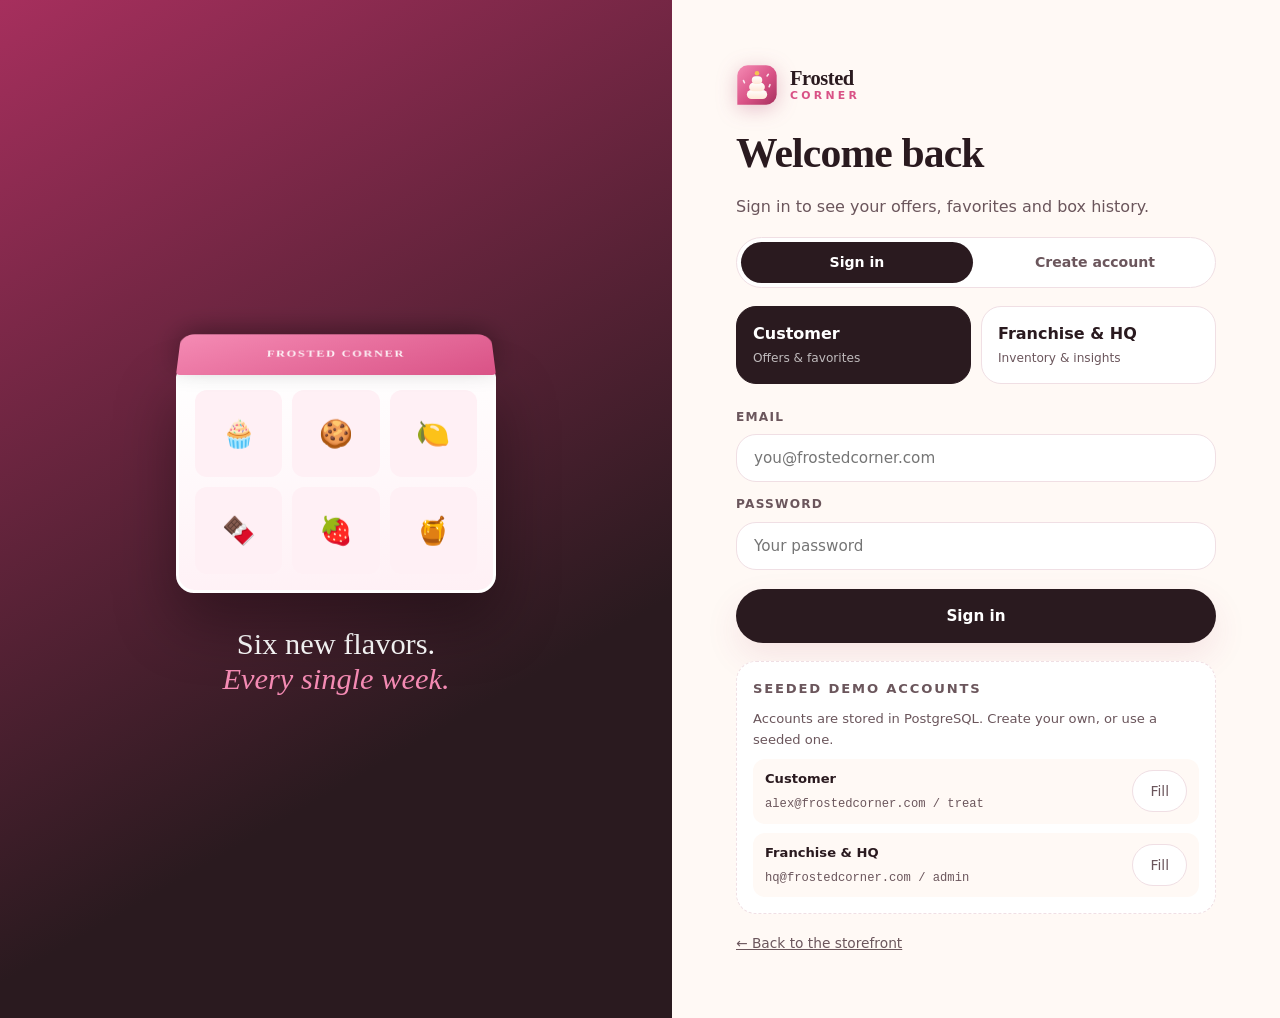
==== commit d35dd089: "Store accounts and operational data in PostgreSQL Replaces the browser-side demo auth and the hardco" ====
--- a/frontend/account.html
+++ b/frontend/account.html
@@ -69,7 +69,7 @@
         </div>
 
         <div class="panel">
-          <div class="panel-head"><h2>Saved event</h2></div>
+          <div class="panel-head"><h2>Saved event &amp; preferences</h2></div>
           <div data-event></div>
         </div>
       </section>
--- a/frontend/styles.css
+++ b/frontend/styles.css
@@ -1012,3 +1012,32 @@
   }
   .box-lid { transform: rotateX(62deg); }
 }
+
+/* ── Header account button ──────────────────────────────────── */
+.account-button {
+  display: flex; align-items: center; gap: 9px;
+  height: 42px; padding: 0 16px 0 7px;
+  border-radius: 999px; text-decoration: none;
+  border: 1px solid var(--line); background: var(--card);
+  font-size: .88rem; font-weight: 600; color: var(--ink);
+  transition: transform .18s var(--ease-bounce), border-color .18s ease;
+  white-space: nowrap;
+}
+.account-button:hover { transform: translateY(-2px); border-color: var(--berry); }
+
+.account-avatar {
+  width: 28px; height: 28px; border-radius: 50%; flex: none;
+  display: grid; place-items: center;
+  background: var(--pink-wash); color: var(--berry-deep);
+  font-size: .78rem; font-weight: 700;
+}
+.account-avatar.is-signed-in {
+  background: linear-gradient(150deg, var(--pink), var(--berry));
+  color: #fff;
+}
+
+@media (max-width: 640px) {
+  /* Keep the avatar as the tap target; the word would crowd the bag. */
+  .account-button { padding: 0; width: 42px; justify-content: center; }
+  .account-button [data-account-label] { display: none; }
+}
--- a/frontend/account.css
+++ b/frontend/account.css
@@ -354,3 +354,24 @@
   .order-date { width: auto; }
   .bar-value { font-size: .6rem; }
 }
+
+/* ── Sign in / sign up mode tabs ────────────────────────────── */
+.mode-tabs { display: flex; gap: 6px; background: var(--card); border: 1px solid var(--line); border-radius: 999px; padding: 4px; }
+.mode-tab {
+  flex: 1; padding: 9px 14px; border-radius: 999px; cursor: pointer;
+  border: 0; background: transparent; font-size: .88rem; font-weight: 600; color: var(--ink-soft);
+  transition: background .18s ease, color .18s ease;
+}
+.mode-tab.is-active { background: var(--ink); color: #fff; }
+.auth-hint { font-size: .78rem; color: var(--ink-soft); margin-top: -2px; }
+
+/* ── Preferences list on the profile ───────────────────────── */
+.pref-list { display: grid; gap: 8px; margin-top: 12px; }
+.pref-row {
+  display: flex; align-items: center; justify-content: space-between; gap: 12px;
+  background: var(--cream); border-radius: var(--r-sm); padding: 10px 13px; font-size: .86rem;
+}
+.pref-row span { color: var(--ink-soft); text-transform: capitalize; }
+
+/* ── Stock table: which corner a row belongs to ─────────────── */
+.row-sub { display: block; font-size: .72rem; color: var(--ink-soft); margin-top: 2px; }
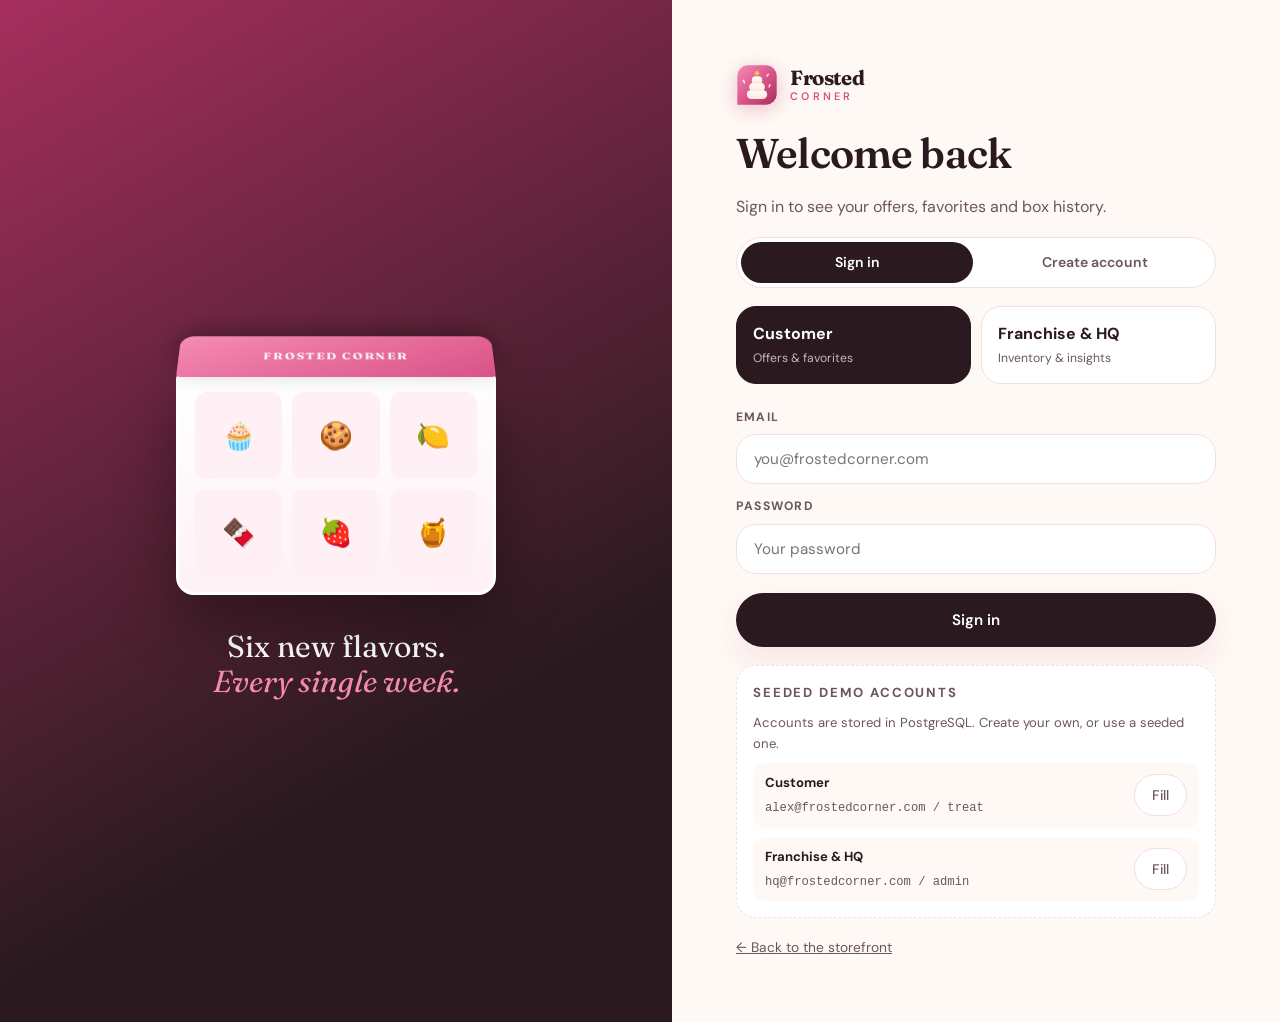
==== commit 2c54519f: "refactored homepage" ====
--- a/frontend/account.html
+++ b/frontend/account.html
@@ -22,8 +22,10 @@
       </a>
       <nav class="main-nav" aria-label="Main">
         <a href="index.html#menu">This week</a>
-        <a href="index.html#events">Seasonal</a>
-        <a href="index.html#plans">Subscribe</a>
+        <a href="offers.html">Offers &amp; deals</a>
+        <a href="catering.html">Catering</a>
+        <a href="subscriptions.html">Subscribe</a>
+        <a href="account.html" aria-current="page">Profile</a>
       </nav>
       <div class="header-actions">
         <span class="session-chip" data-session-chip></span>
--- a/frontend/styles.css
+++ b/frontend/styles.css
@@ -40,21 +40,61 @@
 }
 
 /* Tint helpers — one class drives art background + accent per flavor. */
-.tint-pink    { --tint: var(--pink);    --tint-wash: #FFE4EE; }
-.tint-berry   { --tint: var(--berry);   --tint-wash: #FFDCE8; }
-.tint-gold    { --tint: var(--gold);    --tint-wash: #FDEBCF; }
-.tint-butter  { --tint: var(--butter);  --tint-wash: #FEF3D2; }
-.tint-caramel { --tint: var(--caramel); --tint-wash: #F6E2D1; }
-.tint-cocoa   { --tint: var(--cocoa);   --tint-wash: #E8D9D1; }
-.tint-mint    { --tint: var(--mint);    --tint-wash: #DCF0E8; }
-.tint-plum    { --tint: var(--plum);    --tint-wash: #EAE1F8; }
-
-*, *::before, *::after { box-sizing: border-box; }
+.tint-pink {
+  --tint: var(--pink);
+  --tint-wash: #FFE4EE;
+}
+
+.tint-berry {
+  --tint: var(--berry);
+  --tint-wash: #FFDCE8;
+}
+
+.tint-gold {
+  --tint: var(--gold);
+  --tint-wash: #FDEBCF;
+}
+
+.tint-butter {
+  --tint: var(--butter);
+  --tint-wash: #FEF3D2;
+}
+
+.tint-caramel {
+  --tint: var(--caramel);
+  --tint-wash: #F6E2D1;
+}
+
+.tint-cocoa {
+  --tint: var(--cocoa);
+  --tint-wash: #E8D9D1;
+}
+
+.tint-mint {
+  --tint: var(--mint);
+  --tint-wash: #DCF0E8;
+}
+
+.tint-plum {
+  --tint: var(--plum);
+  --tint-wash: #EAE1F8;
+}
+
+*,
+*::before,
+*::after {
+  box-sizing: border-box;
+}
 
 /* `hidden` must win over the component display rules below. */
-[hidden] { display: none !important; }
-
-html { scroll-behavior: smooth; scroll-padding-top: 90px; }
+[hidden] {
+  display: none !important;
+}
+
+html {
+  scroll-behavior: smooth;
+  scroll-padding-top: 90px;
+}
 
 body {
   margin: 0;
@@ -66,36 +106,82 @@
   -webkit-font-smoothing: antialiased;
 }
 
-h1, h2, h3 {
+h1,
+h2,
+h3 {
   font-family: "Fraunces", Georgia, "Times New Roman", serif;
   font-weight: 600;
   line-height: 1.05;
   letter-spacing: -.02em;
   margin: 0;
 }
-h1 { font-size: clamp(2.6rem, 6vw, 4.4rem); }
-h2 { font-size: clamp(2rem, 4vw, 3rem); }
-h3 { font-size: 1.15rem; letter-spacing: -.01em; }
-h1 em, h2 em { font-style: italic; color: var(--berry); }
-p { margin: 0; }
-img, svg { display: block; max-width: 100%; }
-button { font: inherit; color: inherit; }
-
-a { color: inherit; }
+
+h1 {
+  font-size: clamp(2.6rem, 6vw, 4.4rem);
+}
+
+h2 {
+  font-size: clamp(2rem, 4vw, 3rem);
+}
+
+h3 {
+  font-size: 1.15rem;
+  letter-spacing: -.01em;
+}
+
+h1 em,
+h2 em {
+  font-style: italic;
+  color: var(--berry);
+}
+
+p {
+  margin: 0;
+}
+
+img,
+svg {
+  display: block;
+  max-width: 100%;
+}
+
+button {
+  font: inherit;
+  color: inherit;
+}
+
+a {
+  color: inherit;
+}
 
 .visually-hidden {
-  position: absolute; width: 1px; height: 1px;
-  padding: 0; margin: -1px; overflow: hidden;
-  clip: rect(0 0 0 0); white-space: nowrap; border: 0;
+  position: absolute;
+  width: 1px;
+  height: 1px;
+  padding: 0;
+  margin: -1px;
+  overflow: hidden;
+  clip: rect(0 0 0 0);
+  white-space: nowrap;
+  border: 0;
 }
 
 .skip-link {
-  position: absolute; left: 12px; top: -60px; z-index: 200;
-  background: var(--ink); color: #fff; padding: 10px 16px;
-  border-radius: 0 0 var(--r-sm) var(--r-sm); text-decoration: none;
+  position: absolute;
+  left: 12px;
+  top: -60px;
+  z-index: 200;
+  background: var(--ink);
+  color: #fff;
+  padding: 10px 16px;
+  border-radius: 0 0 var(--r-sm) var(--r-sm);
+  text-decoration: none;
   transition: top .18s ease;
 }
-.skip-link:focus { top: 0; }
+
+.skip-link:focus {
+  top: 0;
+}
 
 :focus-visible {
   outline: 3px solid var(--berry);
@@ -104,681 +190,1826 @@
 }
 
 .eyebrow {
-  display: flex; align-items: center; gap: 8px;
-  font-size: .74rem; font-weight: 700; letter-spacing: .16em;
-  text-transform: uppercase; color: var(--berry-deep);
+  display: flex;
+  align-items: center;
+  gap: 8px;
+  font-size: .74rem;
+  font-weight: 700;
+  letter-spacing: .16em;
+  text-transform: uppercase;
+  color: var(--berry-deep);
 }
 
 .agent-dot {
-  width: 9px; height: 9px; border-radius: 50%;
+  width: 9px;
+  height: 9px;
+  border-radius: 50%;
   background: var(--tint, var(--berry));
   box-shadow: 0 0 0 4px color-mix(in srgb, var(--tint, var(--berry)) 22%, transparent);
   flex: none;
 }
 
-.lede, .section-lede { color: var(--ink-soft); font-size: 1.05rem; max-width: 56ch; }
+.lede,
+.section-lede {
+  color: var(--ink-soft);
+  font-size: 1.05rem;
+  max-width: 56ch;
+}
 
 /* ── Announcement ───────────────────────────────────────────── */
 .announcement {
-  background: var(--ink); color: #fff;
-  text-align: center; padding: 10px 16px;
-  font-size: .85rem; letter-spacing: .01em;
-  min-height: 40px; display: grid; place-items: center;
-}
-.announcement span { animation: fadeSlide .5s ease; }
-@keyframes fadeSlide { from { opacity: 0; transform: translateY(6px); } to { opacity: 1; transform: none; } }
+  background: var(--ink);
+  color: #fff;
+  text-align: center;
+  padding: 10px 16px;
+  font-size: .85rem;
+  letter-spacing: .01em;
+  min-height: 40px;
+  display: grid;
+  place-items: center;
+}
+
+.announcement span {
+  animation: fadeSlide .5s ease;
+}
+
+@keyframes fadeSlide {
+  from {
+    opacity: 0;
+    transform: translateY(6px);
+  }
+
+  to {
+    opacity: 1;
+    transform: none;
+  }
+}
 
 /* ── Header ─────────────────────────────────────────────────── */
 .site-header {
-  position: sticky; top: 0; z-index: 60;
-  display: flex; align-items: center; gap: 24px;
+  position: sticky;
+  top: 0;
+  z-index: 60;
+  display: flex;
+  align-items: center;
+  gap: 24px;
   padding: 14px clamp(16px, 4vw, 40px);
   background: color-mix(in srgb, var(--cream) 88%, transparent);
   backdrop-filter: blur(14px);
   border-bottom: 1px solid var(--line);
 }
 
-.brand { display: flex; align-items: center; gap: 12px; text-decoration: none; }
-.brand-mark { width: 42px; height: 42px; flex: none; filter: drop-shadow(0 4px 10px rgba(166,47,93,.28)); }
-.brand-mark svg { width: 100%; height: 100%; }
-.brand-word { display: flex; flex-direction: column; line-height: 1; }
+.brand {
+  display: flex;
+  align-items: center;
+  gap: 12px;
+  text-decoration: none;
+}
+
+.brand-mark {
+  width: 42px;
+  height: 42px;
+  flex: none;
+  filter: drop-shadow(0 4px 10px rgba(166, 47, 93, .28));
+}
+
+.brand-mark svg {
+  width: 100%;
+  height: 100%;
+}
+
+.brand-word {
+  display: flex;
+  flex-direction: column;
+  line-height: 1;
+}
+
 .brand-word strong {
-  font-family: "Fraunces", serif; font-size: 1.28rem;
-  font-weight: 700; letter-spacing: -.02em;
-}
+  font-family: "Fraunces", serif;
+  font-size: 1.28rem;
+  font-weight: 700;
+  letter-spacing: -.02em;
+}
+
 .brand-word small {
-  font-size: .68rem; letter-spacing: .3em; text-transform: uppercase;
-  color: var(--berry); font-weight: 600; margin-top: 2px;
-}
-
-.main-nav { display: flex; gap: 22px; margin-inline: auto; }
+  font-size: .68rem;
+  letter-spacing: .3em;
+  text-transform: uppercase;
+  color: var(--berry);
+  font-weight: 600;
+  margin-top: 2px;
+}
+
+.main-nav {
+  display: flex;
+  gap: 22px;
+  margin-inline: auto;
+}
+
 .main-nav a {
-  text-decoration: none; font-size: .92rem; font-weight: 500;
-  color: var(--ink-soft); padding: 6px 2px; position: relative;
-}
+  text-decoration: none;
+  font-size: .92rem;
+  font-weight: 500;
+  color: var(--ink-soft);
+  padding: 6px 2px;
+  position: relative;
+}
+
 .main-nav a::after {
-  content: ""; position: absolute; left: 0; right: 100%; bottom: 0;
-  height: 2px; background: var(--berry); border-radius: 2px;
+  content: "";
+  position: absolute;
+  left: 0;
+  right: 100%;
+  bottom: 0;
+  height: 2px;
+  background: var(--berry);
+  border-radius: 2px;
   transition: right .22s ease;
 }
-.main-nav a:hover { color: var(--ink); }
-.main-nav a:hover::after { right: 0; }
-
-.header-actions { display: flex; align-items: center; gap: 10px; }
+
+.main-nav a:hover {
+  color: var(--ink);
+}
+
+.main-nav a:hover::after {
+  right: 0;
+}
+
+.header-actions {
+  display: flex;
+  align-items: center;
+  gap: 10px;
+}
 
 .icon-button {
-  width: 42px; height: 42px; border-radius: 50%;
-  border: 1px solid var(--line); background: var(--card);
-  cursor: pointer; display: grid; place-items: center;
-  font-size: 1rem; transition: transform .18s var(--ease-bounce), border-color .18s ease;
-}
-.icon-button:hover { transform: translateY(-2px); border-color: var(--pink); }
+  width: 42px;
+  height: 42px;
+  border-radius: 50%;
+  border: 1px solid var(--line);
+  background: var(--card);
+  cursor: pointer;
+  display: grid;
+  place-items: center;
+  font-size: 1rem;
+  transition: transform .18s var(--ease-bounce), border-color .18s ease;
+}
+
+.icon-button:hover {
+  transform: translateY(-2px);
+  border-color: var(--pink);
+}
 
 .bag-button {
-  display: flex; align-items: center; gap: 9px;
-  padding: 10px 18px; border-radius: 999px; cursor: pointer;
-  border: 1px solid var(--berry-deep); background: var(--ink); color: #fff;
-  font-weight: 600; font-size: .92rem;
+  display: flex;
+  align-items: center;
+  gap: 9px;
+  padding: 10px 18px;
+  border-radius: 999px;
+  cursor: pointer;
+  border: 1px solid var(--berry-deep);
+  background: var(--ink);
+  color: #fff;
+  font-weight: 600;
+  font-size: .92rem;
   transition: transform .18s var(--ease-bounce);
 }
-.bag-button:hover { transform: translateY(-2px); }
-.bag-glyph { font-size: 1.05rem; }
+
+.bag-button:hover {
+  transform: translateY(-2px);
+}
+
+.bag-glyph {
+  font-size: 1.05rem;
+}
+
 .bag-count {
-  min-width: 24px; height: 24px; padding: 0 7px; border-radius: 999px;
-  background: var(--pink); color: var(--berry-deep);
-  display: grid; place-items: center; font-size: .78rem; font-weight: 700;
+  min-width: 24px;
+  height: 24px;
+  padding: 0 7px;
+  border-radius: 999px;
+  background: var(--pink);
+  color: var(--berry-deep);
+  display: grid;
+  place-items: center;
+  font-size: .78rem;
+  font-weight: 700;
 }
 
 /* ── Buttons ────────────────────────────────────────────────── */
 .button {
-  display: inline-flex; align-items: center; gap: 10px;
-  padding: 14px 26px; border-radius: 999px;
-  font-weight: 600; font-size: .95rem; text-decoration: none;
-  border: 1px solid transparent; cursor: pointer;
+  display: inline-flex;
+  align-items: center;
+  gap: 10px;
+  padding: 14px 26px;
+  border-radius: 999px;
+  font-weight: 600;
+  font-size: .95rem;
+  text-decoration: none;
+  border: 1px solid transparent;
+  cursor: pointer;
   transition: transform .18s var(--ease-bounce), box-shadow .18s ease, background .18s ease;
 }
-.button-primary { background: var(--ink); color: #fff; box-shadow: var(--shadow-md); }
-.button-primary:hover { transform: translateY(-3px); box-shadow: var(--shadow-lg); }
-.button-ghost { background: transparent; color: var(--ink); border-color: var(--line); }
-.button-ghost:hover { border-color: var(--berry); transform: translateY(-3px); }
-.button-light { background: #fff; color: var(--ink); box-shadow: var(--shadow-sm); }
-.button-light:hover { transform: translateY(-3px); box-shadow: var(--shadow-md); }
-.button.full { width: 100%; justify-content: center; }
-.button:disabled { opacity: .55; cursor: progress; transform: none; }
+
+.button-primary {
+  background: var(--ink);
+  color: #fff;
+  box-shadow: var(--shadow-md);
+}
+
+.button-primary:hover {
+  transform: translateY(-3px);
+  box-shadow: var(--shadow-lg);
+}
+
+.button-ghost {
+  background: transparent;
+  color: var(--ink);
+  border-color: var(--line);
+}
+
+.button-ghost:hover {
+  border-color: var(--berry);
+  transform: translateY(-3px);
+}
+
+.button-light {
+  background: #fff;
+  color: var(--ink);
+  box-shadow: var(--shadow-sm);
+}
+
+.button-light:hover {
+  transform: translateY(-3px);
+  box-shadow: var(--shadow-md);
+}
+
+.button.full {
+  width: 100%;
+  justify-content: center;
+}
+
+.button:disabled {
+  opacity: .55;
+  cursor: progress;
+  transform: none;
+}
 
 .text-button {
-  background: none; border: 0; cursor: pointer;
-  color: var(--ink-soft); font-size: .88rem; text-decoration: underline;
-  text-underline-offset: 3px; padding: 6px;
-}
-.text-button:hover { color: var(--berry); }
+  background: none;
+  border: 0;
+  cursor: pointer;
+  color: var(--ink-soft);
+  font-size: .88rem;
+  text-decoration: underline;
+  text-underline-offset: 3px;
+  padding: 6px;
+}
+
+.text-button:hover {
+  color: var(--berry);
+}
 
 .chip {
-  padding: 9px 17px; border-radius: 999px; cursor: pointer;
-  border: 1px solid var(--line); background: var(--card);
-  font-size: .87rem; font-weight: 500; color: var(--ink-soft);
+  padding: 9px 17px;
+  border-radius: 999px;
+  cursor: pointer;
+  border: 1px solid var(--line);
+  background: var(--card);
+  font-size: .87rem;
+  font-weight: 500;
+  color: var(--ink-soft);
   transition: all .18s ease;
 }
-.chip:hover { border-color: var(--pink); color: var(--ink); }
-.chip.is-active, .chip[aria-pressed="true"] {
-  background: var(--ink); color: #fff; border-color: var(--ink);
-}
-.chip-row { display: flex; flex-wrap: wrap; gap: 8px; }
+
+.chip:hover {
+  border-color: var(--pink);
+  color: var(--ink);
+}
+
+.chip.is-active,
+.chip[aria-pressed="true"] {
+  background: var(--ink);
+  color: #fff;
+  border-color: var(--ink);
+}
+
+.chip-row {
+  display: flex;
+  flex-wrap: wrap;
+  gap: 8px;
+}
 
 /* ── Section scaffolding ────────────────────────────────────── */
 .section {
-  max-width: var(--wrap); margin-inline: auto;
+  max-width: var(--wrap);
+  margin-inline: auto;
   padding: clamp(56px, 8vw, 96px) clamp(16px, 4vw, 40px);
 }
+
 .section-head {
-  display: flex; flex-wrap: wrap; gap: 24px;
-  align-items: flex-end; justify-content: space-between;
+  display: flex;
+  flex-wrap: wrap;
+  gap: 24px;
+  align-items: flex-end;
+  justify-content: space-between;
   margin-bottom: 36px;
 }
+
 /* Only the heading column stacks; sibling chip rows keep their own layout. */
-.section-head > div:first-child { display: grid; gap: 12px; }
+.section-head>div:first-child {
+  display: grid;
+  gap: 12px;
+}
 
 /* ── Hero ───────────────────────────────────────────────────── */
 .hero {
-  max-width: var(--wrap); margin-inline: auto;
+  max-width: var(--wrap);
+  margin-inline: auto;
   padding: clamp(40px, 6vw, 80px) clamp(16px, 4vw, 40px) clamp(30px, 5vw, 60px);
-  display: grid; grid-template-columns: 1.05fr .95fr;
-  gap: clamp(32px, 5vw, 64px); align-items: center;
-}
-.hero-copy { display: grid; gap: 22px; }
-.hero-actions { display: flex; flex-wrap: wrap; gap: 12px; }
+  display: grid;
+  grid-template-columns: 1.05fr .95fr;
+  gap: clamp(32px, 5vw, 64px);
+  align-items: center;
+}
+
+.hero-copy {
+  display: grid;
+  gap: 22px;
+}
+
+.hero-actions {
+  display: flex;
+  flex-wrap: wrap;
+  gap: 12px;
+}
 
 .countdown {
-  display: grid; gap: 10px; padding: 18px 22px;
-  background: var(--card); border: 1px solid var(--line);
-  border-radius: var(--r-lg); box-shadow: var(--shadow-sm);
+  display: grid;
+  gap: 10px;
+  padding: 18px 22px;
+  background: var(--card);
+  border: 1px solid var(--line);
+  border-radius: var(--r-lg);
+  box-shadow: var(--shadow-sm);
   width: fit-content;
 }
+
 .countdown-label {
-  font-size: .72rem; font-weight: 700; letter-spacing: .16em;
-  text-transform: uppercase; color: var(--ink-soft);
-}
-.countdown-clock { display: flex; gap: 18px; }
-.countdown-clock span { display: grid; justify-items: center; gap: 2px; }
+  font-size: .72rem;
+  font-weight: 700;
+  letter-spacing: .16em;
+  text-transform: uppercase;
+  color: var(--ink-soft);
+}
+
+.countdown-clock {
+  display: flex;
+  gap: 18px;
+}
+
+.countdown-clock span {
+  display: grid;
+  justify-items: center;
+  gap: 2px;
+}
+
 .countdown-clock strong {
-  font-family: "Fraunces", serif; font-size: 1.7rem;
-  font-variant-numeric: tabular-nums; color: var(--berry-deep); line-height: 1;
-}
+  font-family: "Fraunces", serif;
+  font-size: 1.7rem;
+  font-variant-numeric: tabular-nums;
+  color: var(--berry-deep);
+  line-height: 1;
+}
+
 .countdown-clock small {
-  font-size: .64rem; letter-spacing: .14em; text-transform: uppercase; color: var(--ink-soft);
+  font-size: .64rem;
+  letter-spacing: .14em;
+  text-transform: uppercase;
+  color: var(--ink-soft);
 }
 
 /* Hero art: an open box seen at an angle */
-.hero-art { position: relative; display: grid; place-items: center; min-height: 380px; }
+.hero-art {
+  position: relative;
+  display: grid;
+  place-items: center;
+  min-height: 380px;
+}
+
 .hero-box {
-  position: relative; width: min(340px, 78%); aspect-ratio: 1 / .92;
-  perspective: 900px; z-index: 2;
-}
+  position: relative;
+  width: min(340px, 78%);
+  aspect-ratio: 1 / .92;
+  perspective: 900px;
+  z-index: 2;
+}
+
 .hero-box-body {
-  position: absolute; inset: 14% 0 0 0;
+  position: absolute;
+  inset: 14% 0 0 0;
   background: linear-gradient(170deg, var(--pink-soft), #fff 62%);
-  border: 3px solid #fff; border-radius: 14px;
+  border: 3px solid #fff;
+  border-radius: 14px;
   box-shadow: var(--shadow-lg);
-  display: grid; grid-template-columns: repeat(3, 1fr);
-  gap: 8px; padding: 16px; align-content: center;
-}
+  display: grid;
+  grid-template-columns: repeat(3, 1fr);
+  gap: 8px;
+  padding: 16px;
+  align-content: center;
+}
+
 .hero-box-body span {
-  display: grid; place-items: center; aspect-ratio: 1;
-  background: var(--pink-wash); border-radius: 10px; font-size: 1.7rem;
+  display: grid;
+  place-items: center;
+  aspect-ratio: 1;
+  background: var(--pink-wash);
+  border-radius: 10px;
+  font-size: 1.7rem;
   animation: settle .5s var(--ease-bounce) backwards;
 }
-.hero-box-body span:nth-child(1) { animation-delay: .05s; }
-.hero-box-body span:nth-child(2) { animation-delay: .11s; }
-.hero-box-body span:nth-child(3) { animation-delay: .17s; }
-.hero-box-body span:nth-child(4) { animation-delay: .23s; }
-.hero-box-body span:nth-child(5) { animation-delay: .29s; }
-.hero-box-body span:nth-child(6) { animation-delay: .35s; }
-@keyframes settle { from { opacity: 0; transform: translateY(-14px) scale(.7); } to { opacity: 1; transform: none; } }
+
+.hero-box-body span:nth-child(1) {
+  animation-delay: .05s;
+}
+
+.hero-box-body span:nth-child(2) {
+  animation-delay: .11s;
+}
+
+.hero-box-body span:nth-child(3) {
+  animation-delay: .17s;
+}
+
+.hero-box-body span:nth-child(4) {
+  animation-delay: .23s;
+}
+
+.hero-box-body span:nth-child(5) {
+  animation-delay: .29s;
+}
+
+.hero-box-body span:nth-child(6) {
+  animation-delay: .35s;
+}
+
+@keyframes settle {
+  from {
+    opacity: 0;
+    transform: translateY(-14px) scale(.7);
+  }
+
+  to {
+    opacity: 1;
+    transform: none;
+  }
+}
 
 .hero-box-lid {
-  position: absolute; left: -4%; right: -4%; top: -6%; height: 26%;
+  position: absolute;
+  left: -4%;
+  right: -4%;
+  top: -6%;
+  height: 26%;
   background: linear-gradient(160deg, var(--pink), var(--berry));
-  border-radius: 12px; transform: rotateX(46deg); transform-origin: bottom center;
+  border-radius: 12px;
+  transform: rotateX(46deg);
+  transform-origin: bottom center;
   box-shadow: 0 -10px 30px rgba(166, 47, 93, .28);
 }
 
-.hero-blob { position: absolute; border-radius: 50%; filter: blur(2px); z-index: 1; }
-.blob-a { width: 260px; height: 260px; background: radial-gradient(circle at 30% 30%, #FFE0EC, transparent 70%); top: 2%; left: -6%; }
-.blob-b { width: 220px; height: 220px; background: radial-gradient(circle at 60% 40%, #FDEBCF, transparent 70%); bottom: 0; right: -4%; }
+.hero-blob {
+  position: absolute;
+  border-radius: 50%;
+  filter: blur(2px);
+  z-index: 1;
+}
+
+.blob-a {
+  width: 260px;
+  height: 260px;
+  background: radial-gradient(circle at 30% 30%, #FFE0EC, transparent 70%);
+  top: 2%;
+  left: -6%;
+}
+
+.blob-b {
+  width: 220px;
+  height: 220px;
+  background: radial-gradient(circle at 60% 40%, #FDEBCF, transparent 70%);
+  bottom: 0;
+  right: -4%;
+}
 
 .hero-sticker {
-  position: absolute; right: 2%; top: 6%; z-index: 3;
-  width: 92px; height: 92px; border-radius: 50%;
-  background: var(--ink); color: #fff;
-  display: grid; place-items: center; align-content: center;
-  font-family: "Fraunces", serif; font-size: 1.5rem; font-weight: 700;
-  transform: rotate(-12deg); box-shadow: var(--shadow-md);
-}
+  position: absolute;
+  right: 2%;
+  top: 6%;
+  z-index: 3;
+  width: 92px;
+  height: 92px;
+  border-radius: 50%;
+  background: var(--ink);
+  color: #fff;
+  display: grid;
+  place-items: center;
+  align-content: center;
+  font-family: "Fraunces", serif;
+  font-size: 1.5rem;
+  font-weight: 700;
+  transform: rotate(-12deg);
+  box-shadow: var(--shadow-md);
+}
+
 .hero-sticker small {
-  display: block; font-family: "DM Sans", sans-serif; font-size: .58rem;
-  letter-spacing: .18em; text-transform: uppercase; font-weight: 500; opacity: .85;
+  display: block;
+  font-family: "DM Sans", sans-serif;
+  font-size: .58rem;
+  letter-spacing: .18em;
+  text-transform: uppercase;
+  font-weight: 500;
+  opacity: .85;
 }
 
 /* ── Product grid ───────────────────────────────────────────── */
-.filter-row { display: flex; flex-wrap: wrap; gap: 8px; }
+.filter-row {
+  display: flex;
+  flex-wrap: wrap;
+  gap: 8px;
+}
 
 .product-grid {
-  display: grid; gap: 20px;
+  display: grid;
+  gap: 20px;
   grid-template-columns: repeat(auto-fill, minmax(238px, 1fr));
 }
 
 .product-card {
-  background: var(--card); border: 1px solid var(--line);
-  border-radius: var(--r-lg); overflow: hidden;
-  display: flex; flex-direction: column;
+  background: var(--card);
+  border: 1px solid var(--line);
+  border-radius: var(--r-lg);
+  overflow: hidden;
+  display: flex;
+  flex-direction: column;
   box-shadow: var(--shadow-sm);
   transition: transform .22s var(--ease-bounce), box-shadow .22s ease;
   animation: cardIn .38s ease backwards;
 }
-.product-card:hover { transform: translateY(-6px); box-shadow: var(--shadow-md); }
-@keyframes cardIn { from { opacity: 0; transform: translateY(14px); } to { opacity: 1; transform: none; } }
+
+.product-card:hover {
+  transform: translateY(-6px);
+  box-shadow: var(--shadow-md);
+}
+
+@keyframes cardIn {
+  from {
+    opacity: 0;
+    transform: translateY(14px);
+  }
+
+  to {
+    opacity: 1;
+    transform: none;
+  }
+}
 
 .product-art {
-  position: relative; aspect-ratio: 4 / 3;
+  position: relative;
+  aspect-ratio: 4 / 3;
   background: radial-gradient(circle at 50% 42%, var(--tint-wash), #fff 78%);
-  display: grid; place-items: center;
-}
-.product-emoji { font-size: 3.6rem; transition: transform .3s var(--ease-bounce); }
-.product-card:hover .product-emoji { transform: scale(1.12) rotate(-6deg); }
+  display: grid;
+  place-items: center;
+}
+
+.product-emoji {
+  font-size: 3.6rem;
+  transition: transform .3s var(--ease-bounce);
+}
+
+.product-card:hover .product-emoji {
+  transform: scale(1.12) rotate(-6deg);
+}
+
+/* The photo fills the art panel; the emoji lives on only for the fly-to-box. */
+.product-photo {
+  width: 100%;
+  height: 100%;
+  object-fit: cover;
+  display: block;
+  transition: transform .45s var(--ease-bounce);
+}
+
+.product-card:hover .product-photo {
+  transform: scale(1.06);
+}
 
 .product-badge {
-  position: absolute; top: 12px; left: 12px;
+  position: absolute;
+  top: 12px;
+  left: 12px;
   background: color-mix(in srgb, var(--tint) 88%, #fff);
-  color: #fff; font-size: .62rem; font-weight: 700;
-  letter-spacing: .12em; text-transform: uppercase;
-  padding: 5px 11px; border-radius: 999px;
-}
+  color: #fff;
+  font-size: .62rem;
+  font-weight: 700;
+  letter-spacing: .12em;
+  text-transform: uppercase;
+  padding: 5px 11px;
+  border-radius: 999px;
+}
+
 .product-rating {
-  position: absolute; top: 12px; right: 12px;
-  background: rgba(255,255,255,.92); border-radius: 999px;
-  padding: 4px 10px; font-size: .74rem; font-weight: 600;
-}
-
-.product-info { padding: 16px 18px 18px; display: grid; gap: 6px; flex: 1; }
-.product-info p { color: var(--ink-soft); font-size: .88rem; }
+  position: absolute;
+  top: 12px;
+  right: 12px;
+  z-index: 3;
+  background: rgba(255, 255, 255, .92);
+  border-radius: 999px;
+  padding: 4px 10px;
+  font-size: .74rem;
+  font-weight: 600;
+  cursor: pointer;
+  box-shadow: 0 2px 8px rgba(42, 26, 31, .08);
+}
+
+.product-photo[data-open-item] { cursor: pointer; }
+
+.product-info {
+  padding: 16px 18px 18px;
+  display: grid;
+  gap: 6px;
+  flex: 1;
+}
+
+.product-info p {
+  color: var(--ink-soft);
+  font-size: .88rem;
+}
+
 .product-foot {
-  display: flex; align-items: center; justify-content: space-between;
-  margin-top: auto; padding-top: 12px;
-}
-.product-price { font-family: "Fraunces", serif; font-size: 1.22rem; font-weight: 600; }
+  display: flex;
+  align-items: center;
+  justify-content: space-between;
+  margin-top: auto;
+  padding-top: 12px;
+}
+
+.product-price {
+  font-family: "Fraunces", serif;
+  font-size: 1.22rem;
+  font-weight: 600;
+}
 
 .add-button {
-  width: 42px; height: 42px; border-radius: 50%; cursor: pointer;
-  border: 0; background: var(--ink); color: #fff; font-size: 1.3rem;
-  display: grid; place-items: center; line-height: 1;
+  width: 42px;
+  height: 42px;
+  border-radius: 50%;
+  cursor: pointer;
+  border: 0;
+  background: var(--ink);
+  color: #fff;
+  font-size: 1.3rem;
+  display: grid;
+  place-items: center;
+  line-height: 1;
   transition: transform .18s var(--ease-bounce), background .18s ease;
 }
-.add-button:hover { transform: scale(1.12) rotate(90deg); background: var(--berry); }
-
-.grid-empty { text-align: center; color: var(--ink-soft); padding: 40px 0; }
+
+.add-button:hover {
+  transform: scale(1.12) rotate(90deg);
+  background: var(--berry);
+}
+
+.grid-empty {
+  text-align: center;
+  color: var(--ink-soft);
+  padding: 40px 0;
+}
+
+.page-intro {
+  max-width: var(--wrap);
+  margin-inline: auto;
+  padding: clamp(48px, 7vw, 86px) clamp(16px, 4vw, 40px) 12px;
+  display: grid;
+  gap: 16px;
+}
+
+.page-intro h1 { max-width: 12ch; }
 
 /* ── Smart offers ───────────────────────────────────────────── */
-.offers-section { background: linear-gradient(180deg, transparent, var(--pink-wash) 30%, transparent); }
+.offers-section {
+  background: linear-gradient(180deg, transparent, var(--pink-wash) 30%, transparent);
+}
 
 .offer-rail {
-  display: grid; gap: 18px;
+  display: grid;
+  gap: 18px;
   grid-template-columns: repeat(auto-fit, minmax(280px, 1fr));
 }
+
 .offer-card {
-  position: relative; overflow: hidden;
-  background: var(--card); border: 1px solid var(--line);
-  border-radius: var(--r-lg); padding: 24px;
-  display: grid; gap: 12px; align-content: start;
+  position: relative;
+  overflow: hidden;
+  background: var(--card);
+  border: 1px solid var(--line);
+  border-radius: var(--r-lg);
+  padding: 24px;
+  display: grid;
+  gap: 12px;
+  align-content: start;
   box-shadow: var(--shadow-sm);
   transition: transform .22s var(--ease-bounce), box-shadow .22s ease;
 }
-.offer-card:hover { transform: translateY(-5px); box-shadow: var(--shadow-md); }
+
+.offer-card:hover {
+  transform: translateY(-5px);
+  box-shadow: var(--shadow-md);
+}
+
 .offer-card::before {
-  content: ""; position: absolute; inset: 0 auto 0 0; width: 5px;
+  content: "";
+  position: absolute;
+  inset: 0 auto 0 0;
+  width: 5px;
   background: var(--tint);
 }
+
 .offer-emoji {
-  width: 46px; height: 46px; border-radius: 14px;
-  background: var(--tint-wash); display: grid; place-items: center; font-size: 1.4rem;
-}
-.offer-label { font-size: .76rem; font-weight: 600; color: var(--tint); letter-spacing: .02em; }
-.offer-card h3 { font-size: 1.3rem; }
-.offer-detail { font-size: .9rem; color: var(--ink-soft); }
+  width: 46px;
+  height: 46px;
+  border-radius: 14px;
+  background: var(--tint-wash);
+  display: grid;
+  place-items: center;
+  font-size: 1.4rem;
+}
+
+.offer-label {
+  font-size: .76rem;
+  font-weight: 600;
+  color: var(--tint);
+  letter-spacing: .02em;
+}
+
+.offer-card h3 {
+  font-size: 1.3rem;
+}
+
+.offer-detail {
+  font-size: .9rem;
+  color: var(--ink-soft);
+}
+
 .offer-reason {
-  font-size: .82rem; color: var(--ink-soft); padding: 10px 14px;
-  background: var(--cream); border-radius: var(--r-sm);
+  font-size: .82rem;
+  color: var(--ink-soft);
+  padding: 10px 14px;
+  background: var(--cream);
+  border-radius: var(--r-sm);
   border-left: 3px solid var(--tint);
 }
-.offer-foot { display: flex; align-items: center; justify-content: space-between; gap: 12px; margin-top: 4px; }
+
+.offer-foot {
+  display: flex;
+  align-items: center;
+  justify-content: space-between;
+  gap: 12px;
+  margin-top: 4px;
+}
+
 .offer-value {
-  font-weight: 700; color: var(--berry-deep); font-size: .95rem;
-  background: var(--pink-wash); padding: 6px 13px; border-radius: 999px;
+  font-weight: 700;
+  color: var(--berry-deep);
+  font-size: .95rem;
+  background: var(--pink-wash);
+  padding: 6px 13px;
+  border-radius: 999px;
 }
 
 /* ── Concierge ──────────────────────────────────────────────── */
-.concierge-section { background: var(--ink); color: #fff; max-width: none; }
-.concierge-section .eyebrow { color: var(--pink-soft); }
-.concierge-section h2 em { color: var(--pink); }
+.concierge-section {
+  background: var(--ink);
+  color: #fff;
+  max-width: none;
+}
+
+.concierge-section .eyebrow {
+  color: var(--pink-soft);
+}
+
+.concierge-section h2 em {
+  color: var(--pink);
+}
+
 .concierge-grid {
-  max-width: var(--wrap); margin-inline: auto;
-  display: grid; grid-template-columns: 1fr 1fr;
-  gap: clamp(32px, 5vw, 64px); align-items: center;
-}
-.concierge-intro { display: grid; gap: 18px; }
-.concierge-intro p { color: rgba(255,255,255,.72); }
+  max-width: var(--wrap);
+  margin-inline: auto;
+  display: grid;
+  grid-template-columns: 1fr 1fr;
+  gap: clamp(32px, 5vw, 64px);
+  align-items: center;
+}
+
+.concierge-intro {
+  display: grid;
+  gap: 18px;
+}
+
+.concierge-intro p {
+  color: rgba(255, 255, 255, .72);
+}
 
 .signal-list {
-  display: flex; flex-wrap: wrap; gap: 8px;
-  list-style: none; padding: 0; margin: 0;
-}
+  display: flex;
+  flex-wrap: wrap;
+  gap: 8px;
+  list-style: none;
+  padding: 0;
+  margin: 0;
+}
+
 .signal-list li {
-  font-size: .78rem; padding: 6px 13px; border-radius: 999px;
-  background: rgba(255,255,255,.08); border: 1px solid rgba(255,255,255,.16);
-  color: rgba(255,255,255,.85);
+  font-size: .78rem;
+  padding: 6px 13px;
+  border-radius: 999px;
+  background: rgba(255, 255, 255, .08);
+  border: 1px solid rgba(255, 255, 255, .16);
+  color: rgba(255, 255, 255, .85);
 }
 
 .chat-card {
-  background: var(--card); color: var(--ink);
-  border-radius: var(--r-xl); padding: 22px;
-  box-shadow: var(--shadow-lg); display: grid; gap: 14px;
-}
-.chat-head { display: flex; align-items: center; gap: 11px; }
-.chat-title { display: grid; line-height: 1.25; }
-.chat-title small { font-size: .76rem; color: var(--ink-soft); }
+  background: var(--card);
+  color: var(--ink);
+  border-radius: var(--r-xl);
+  padding: 22px;
+  box-shadow: var(--shadow-lg);
+  display: grid;
+  gap: 14px;
+}
+
+.chat-head {
+  display: flex;
+  align-items: center;
+  gap: 11px;
+}
+
+.chat-title {
+  display: grid;
+  line-height: 1.25;
+}
+
+.chat-title small {
+  font-size: .76rem;
+  color: var(--ink-soft);
+}
+
 .online-dot {
-  width: 9px; height: 9px; border-radius: 50%; background: var(--mint);
+  width: 9px;
+  height: 9px;
+  border-radius: 50%;
+  background: var(--mint);
   box-shadow: 0 0 0 4px color-mix(in srgb, var(--mint) 24%, transparent);
   animation: pulse 2.2s ease-in-out infinite;
 }
-@keyframes pulse { 0%, 100% { opacity: 1; } 50% { opacity: .45; } }
+
+@keyframes pulse {
+
+  0%,
+  100% {
+    opacity: 1;
+  }
+
+  50% {
+    opacity: .45;
+  }
+}
 
 .chat-log {
-  display: grid; gap: 10px; max-height: 320px; overflow-y: auto;
-  padding: 4px; scroll-behavior: smooth;
-}
+  display: grid;
+  gap: 10px;
+  max-height: 320px;
+  overflow-y: auto;
+  padding: 4px;
+  scroll-behavior: smooth;
+}
+
 .bubble {
-  padding: 12px 16px; border-radius: 18px; font-size: .92rem;
-  max-width: 88%; animation: bubbleIn .28s ease backwards;
-}
-@keyframes bubbleIn { from { opacity: 0; transform: translateY(8px); } to { opacity: 1; transform: none; } }
-.bubble.from-agent { background: var(--pink-wash); border-bottom-left-radius: 6px; justify-self: start; }
+  padding: 12px 16px;
+  border-radius: 18px;
+  font-size: .92rem;
+  max-width: 88%;
+  animation: bubbleIn .28s ease backwards;
+}
+
+@keyframes bubbleIn {
+  from {
+    opacity: 0;
+    transform: translateY(8px);
+  }
+
+  to {
+    opacity: 1;
+    transform: none;
+  }
+}
+
+.bubble.from-agent {
+  background: var(--pink-wash);
+  border-bottom-left-radius: 6px;
+  justify-self: start;
+}
+
 .bubble.from-user {
-  background: var(--ink); color: #fff;
-  border-bottom-right-radius: 6px; justify-self: end;
-}
-.bubble-note { font-size: .8rem; color: var(--ink-soft); margin-top: 6px; }
-
-.typing { display: flex; gap: 4px; padding: 14px 16px; }
+  background: var(--ink);
+  color: #fff;
+  border-bottom-right-radius: 6px;
+  justify-self: end;
+}
+
+.bubble-note {
+  font-size: .8rem;
+  color: var(--ink-soft);
+  margin-top: 6px;
+}
+
+.typing {
+  display: flex;
+  gap: 4px;
+  padding: 14px 16px;
+}
+
 .typing span {
-  width: 7px; height: 7px; border-radius: 50%; background: var(--pink);
+  width: 7px;
+  height: 7px;
+  border-radius: 50%;
+  background: var(--pink);
   animation: blink 1.2s infinite;
 }
-.typing span:nth-child(2) { animation-delay: .18s; }
-.typing span:nth-child(3) { animation-delay: .36s; }
-@keyframes blink { 0%, 60%, 100% { opacity: .3; } 30% { opacity: 1; } }
-
-.rec-strip { display: grid; gap: 8px; margin-top: 4px; }
+
+.typing span:nth-child(2) {
+  animation-delay: .18s;
+}
+
+.typing span:nth-child(3) {
+  animation-delay: .36s;
+}
+
+@keyframes blink {
+
+  0%,
+  60%,
+  100% {
+    opacity: .3;
+  }
+
+  30% {
+    opacity: 1;
+  }
+}
+
+.rec-strip {
+  display: grid;
+  gap: 8px;
+  margin-top: 4px;
+}
+
 .rec-item {
-  display: flex; align-items: center; gap: 12px;
-  background: #fff; border: 1px solid var(--line);
-  border-radius: var(--r-md); padding: 10px 12px;
-}
+  display: flex;
+  align-items: center;
+  gap: 12px;
+  background: #fff;
+  border: 1px solid var(--line);
+  border-radius: var(--r-md);
+  padding: 10px 12px;
+}
+
 .rec-item .rec-emoji {
-  width: 40px; height: 40px; border-radius: 12px; flex: none;
-  background: var(--tint-wash); display: grid; place-items: center; font-size: 1.3rem;
-}
-.rec-item .rec-body { display: grid; flex: 1; line-height: 1.3; }
-.rec-item .rec-body strong { font-size: .92rem; }
-.rec-item .rec-body small { font-size: .76rem; color: var(--ink-soft); }
+  width: 40px;
+  height: 40px;
+  border-radius: 12px;
+  flex: none;
+  background: var(--tint-wash);
+  display: grid;
+  place-items: center;
+  font-size: 1.3rem;
+}
+
+.rec-item .rec-body {
+  display: grid;
+  flex: 1;
+  line-height: 1.3;
+}
+
+.rec-item .rec-body strong {
+  font-size: .92rem;
+}
+
+.rec-item .rec-body small {
+  font-size: .76rem;
+  color: var(--ink-soft);
+}
+
 .rec-add {
-  border: 0; background: var(--ink); color: #fff; cursor: pointer;
-  border-radius: 999px; padding: 7px 14px; font-size: .8rem; font-weight: 600;
+  border: 0;
+  background: var(--ink);
+  color: #fff;
+  cursor: pointer;
+  border-radius: 999px;
+  padding: 7px 14px;
+  font-size: .8rem;
+  font-weight: 600;
   transition: background .18s ease;
 }
-.rec-add:hover { background: var(--berry); }
-
-.occasion-grid { display: flex; flex-wrap: wrap; gap: 8px; }
+
+.rec-add:hover {
+  background: var(--berry);
+}
+
+.occasion-grid {
+  display: flex;
+  flex-wrap: wrap;
+  gap: 8px;
+}
+
 .occasion {
-  display: flex; align-items: center; gap: 7px;
-  padding: 9px 14px; border-radius: 999px; cursor: pointer;
-  border: 1px solid var(--line); background: #fff;
-  font-size: .85rem; transition: all .18s ease;
-}
-.occasion:hover { border-color: var(--pink); transform: translateY(-2px); }
-.occasion.is-active { background: var(--pink-wash); border-color: var(--berry); }
-
-.chat-form { display: flex; gap: 8px; }
+  display: flex;
+  align-items: center;
+  gap: 7px;
+  padding: 9px 14px;
+  border-radius: 999px;
+  cursor: pointer;
+  border: 1px solid var(--line);
+  background: #fff;
+  font-size: .85rem;
+  transition: all .18s ease;
+}
+
+.occasion:hover {
+  border-color: var(--pink);
+  transform: translateY(-2px);
+}
+
+.occasion.is-active {
+  background: var(--pink-wash);
+  border-color: var(--berry);
+}
+
+.chat-form {
+  display: flex;
+  gap: 8px;
+}
+
 .chat-form input {
-  flex: 1; padding: 13px 18px; border-radius: 999px;
-  border: 1px solid var(--line); background: var(--cream);
-  font-size: .92rem; font-family: inherit;
-}
-.chat-form input:focus { outline: none; border-color: var(--berry); background: #fff; }
+  flex: 1;
+  padding: 13px 18px;
+  border-radius: 999px;
+  border: 1px solid var(--line);
+  background: var(--cream);
+  font-size: .92rem;
+  font-family: inherit;
+}
+
+.chat-form input:focus {
+  outline: none;
+  border-color: var(--berry);
+  background: #fff;
+}
+
 .send-button {
-  width: 46px; height: 46px; border-radius: 50%; flex: none; cursor: pointer;
-  border: 0; background: var(--ink); color: #fff; font-size: 1.15rem;
+  width: 46px;
+  height: 46px;
+  border-radius: 50%;
+  flex: none;
+  cursor: pointer;
+  border: 0;
+  background: var(--ink);
+  color: #fff;
+  font-size: 1.15rem;
   transition: transform .18s var(--ease-bounce), background .18s ease;
 }
-.send-button:hover { transform: scale(1.08); background: var(--berry); }
+
+.send-button:hover {
+  transform: scale(1.08);
+  background: var(--berry);
+}
 
 /* ── Event menus ────────────────────────────────────────────── */
 .event-grid {
-  display: grid; gap: 18px;
+  display: grid;
+  gap: 18px;
   grid-template-columns: repeat(auto-fit, minmax(258px, 1fr));
 }
+
 .event-card {
-  position: relative; border-radius: var(--r-lg); padding: 26px 24px;
+  position: relative;
+  border-radius: var(--r-lg);
+  padding: 26px 24px;
   background: linear-gradient(165deg, var(--tint-wash), #fff 70%);
-  border: 1px solid var(--line); display: grid; gap: 12px; align-content: start;
+  border: 1px solid var(--line);
+  display: grid;
+  gap: 12px;
+  align-content: start;
   transition: transform .22s var(--ease-bounce), box-shadow .22s ease;
 }
-.event-card:hover { transform: translateY(-5px); box-shadow: var(--shadow-md); }
-.event-emoji { font-size: 2.2rem; }
+
+.event-card:hover {
+  transform: translateY(-5px);
+  box-shadow: var(--shadow-md);
+}
+
+.event-emoji {
+  font-size: 2.2rem;
+}
+
 .event-status {
-  position: absolute; top: 18px; right: 18px;
-  font-size: .64rem; font-weight: 700; letter-spacing: .12em;
-  text-transform: uppercase; padding: 5px 11px; border-radius: 999px;
-}
-.status-live { background: var(--mint); color: #fff; }
-.status-preorder { background: var(--gold); color: #fff; }
-.status-planned { background: var(--line); color: var(--ink-soft); }
-.event-window { font-size: .8rem; font-weight: 600; color: var(--tint); }
-.event-card p { font-size: .9rem; color: var(--ink-soft); }
-.event-highlights { display: grid; gap: 6px; list-style: none; padding: 0; margin: 4px 0 0; }
+  position: absolute;
+  top: 18px;
+  right: 18px;
+  font-size: .64rem;
+  font-weight: 700;
+  letter-spacing: .12em;
+  text-transform: uppercase;
+  padding: 5px 11px;
+  border-radius: 999px;
+}
+
+.status-live {
+  background: var(--mint);
+  color: #fff;
+}
+
+.status-preorder {
+  background: var(--gold);
+  color: #fff;
+}
+
+.status-planned {
+  background: var(--line);
+  color: var(--ink-soft);
+}
+
+.event-window {
+  font-size: .8rem;
+  font-weight: 600;
+  color: var(--tint);
+}
+
+.event-card p {
+  font-size: .9rem;
+  color: var(--ink-soft);
+}
+
+.event-highlights {
+  display: grid;
+  gap: 6px;
+  list-style: none;
+  padding: 0;
+  margin: 4px 0 0;
+}
+
 .event-highlights li {
-  font-size: .82rem; padding-left: 18px; position: relative; color: var(--ink-soft);
-}
+  font-size: .82rem;
+  padding-left: 18px;
+  position: relative;
+  color: var(--ink-soft);
+}
+
 .event-highlights li::before {
-  content: "✦"; position: absolute; left: 0; color: var(--tint);
+  content: "✦";
+  position: absolute;
+  left: 0;
+  color: var(--tint);
 }
 
 /* ── Party planner ──────────────────────────────────────────── */
-.party-section { background: var(--pink-wash); max-width: none; }
+.party-section {
+  background: var(--pink-wash);
+  max-width: none;
+}
+
 .party-grid {
-  max-width: var(--wrap); margin-inline: auto;
-  display: grid; grid-template-columns: 1fr 1fr;
-  gap: clamp(32px, 5vw, 56px); align-items: start;
-}
-.party-copy { display: grid; gap: 16px; }
-.planner-controls { display: grid; gap: 20px; margin-top: 8px; }
-.control { display: grid; gap: 10px; }
-.control label, .control-label {
-  font-size: .78rem; font-weight: 700; letter-spacing: .12em;
-  text-transform: uppercase; color: var(--ink-soft);
-  display: flex; align-items: center; gap: 10px;
-}
+  max-width: var(--wrap);
+  margin-inline: auto;
+  display: grid;
+  grid-template-columns: 1fr 1fr;
+  gap: clamp(32px, 5vw, 56px);
+  align-items: start;
+}
+
+.party-copy {
+  display: grid;
+  gap: 16px;
+}
+
+.planner-controls {
+  display: grid;
+  gap: 20px;
+  margin-top: 8px;
+}
+
+.control {
+  display: grid;
+  gap: 10px;
+}
+
+.control label,
+.control-label {
+  font-size: .78rem;
+  font-weight: 700;
+  letter-spacing: .12em;
+  text-transform: uppercase;
+  color: var(--ink-soft);
+  display: flex;
+  align-items: center;
+  gap: 10px;
+}
+
 .control output {
-  font-family: "Fraunces", serif; font-size: 1.15rem;
-  color: var(--berry-deep); letter-spacing: 0;
-}
+  font-family: "Fraunces", serif;
+  font-size: 1.15rem;
+  color: var(--berry-deep);
+  letter-spacing: 0;
+}
+
 input[type="range"] {
-  -webkit-appearance: none; appearance: none;
-  width: 100%; height: 6px; border-radius: 999px;
+  -webkit-appearance: none;
+  appearance: none;
+  width: 100%;
+  height: 6px;
+  border-radius: 999px;
   background: linear-gradient(90deg, var(--berry) var(--fill, 20%), #fff var(--fill, 20%));
   cursor: pointer;
 }
+
 input[type="range"]::-webkit-slider-thumb {
-  -webkit-appearance: none; width: 24px; height: 24px; border-radius: 50%;
-  background: var(--ink); border: 3px solid #fff; box-shadow: var(--shadow-sm); cursor: grab;
-}
+  -webkit-appearance: none;
+  width: 24px;
+  height: 24px;
+  border-radius: 50%;
+  background: var(--ink);
+  border: 3px solid #fff;
+  box-shadow: var(--shadow-sm);
+  cursor: grab;
+}
+
 input[type="range"]::-moz-range-thumb {
-  width: 24px; height: 24px; border-radius: 50%;
-  background: var(--ink); border: 3px solid #fff; cursor: grab;
+  width: 24px;
+  height: 24px;
+  border-radius: 50%;
+  background: var(--ink);
+  border: 3px solid #fff;
+  cursor: grab;
 }
 
 .planner-result {
-  background: var(--card); border-radius: var(--r-xl);
-  padding: 26px; box-shadow: var(--shadow-md); min-height: 320px;
-}
+  background: var(--card);
+  border-radius: var(--r-xl);
+  padding: 26px;
+  box-shadow: var(--shadow-md);
+  min-height: 320px;
+}
+
 .planner-placeholder {
-  height: 100%; min-height: 268px; display: grid; place-content: center;
-  justify-items: center; gap: 12px; text-align: center; color: var(--ink-soft);
-}
-.planner-placeholder span { font-size: 2.2rem; color: var(--plum); }
+  height: 100%;
+  min-height: 268px;
+  display: grid;
+  place-content: center;
+  justify-items: center;
+  gap: 12px;
+  text-align: center;
+  color: var(--ink-soft);
+}
+
+.planner-placeholder span {
+  font-size: 2.2rem;
+  color: var(--plum);
+}
+
 .planner-stats {
-  display: grid; grid-template-columns: repeat(4, 1fr); gap: 10px; margin: 16px 0;
-}
+  display: grid;
+  grid-template-columns: repeat(4, 1fr);
+  gap: 10px;
+  margin: 16px 0;
+}
+
 .planner-stats div {
-  background: var(--cream); border-radius: var(--r-sm);
-  padding: 12px 8px; text-align: center;
-}
+  background: var(--cream);
+  border-radius: var(--r-sm);
+  padding: 12px 8px;
+  text-align: center;
+}
+
 .planner-stats strong {
-  display: block; font-family: "Fraunces", serif;
-  font-size: 1.5rem; color: var(--berry-deep); line-height: 1.1;
-}
+  display: block;
+  font-family: "Fraunces", serif;
+  font-size: 1.5rem;
+  color: var(--berry-deep);
+  line-height: 1.1;
+}
+
 .planner-stats small {
-  font-size: .64rem; letter-spacing: .1em; text-transform: uppercase; color: var(--ink-soft);
-}
+  font-size: .64rem;
+  letter-spacing: .1em;
+  text-transform: uppercase;
+  color: var(--ink-soft);
+}
+
 .planner-note {
-  font-size: .84rem; color: var(--ink-soft); padding: 12px 14px;
-  background: var(--cream); border-radius: var(--r-sm); margin-top: 12px;
+  font-size: .84rem;
+  color: var(--ink-soft);
+  padding: 12px 14px;
+  background: var(--cream);
+  border-radius: var(--r-sm);
+  margin-top: 12px;
 }
 
 /* ── Plans ──────────────────────────────────────────────────── */
 .plan-grid {
-  display: grid; gap: 20px;
+  display: grid;
+  gap: 20px;
   grid-template-columns: repeat(auto-fit, minmax(262px, 1fr));
   align-items: start;
 }
+
 .plan-card {
-  background: var(--card); border: 1px solid var(--line);
-  border-radius: var(--r-lg); padding: 28px 24px;
-  display: grid; gap: 14px; align-content: start;
+  background: var(--card);
+  border: 1px solid var(--line);
+  border-radius: var(--r-lg);
+  padding: 28px 24px;
+  display: grid;
+  gap: 14px;
+  align-content: start;
   transition: transform .22s var(--ease-bounce), box-shadow .22s ease;
 }
-.plan-card:hover { transform: translateY(-5px); box-shadow: var(--shadow-md); }
+
+.plan-card:hover {
+  transform: translateY(-5px);
+  box-shadow: var(--shadow-md);
+}
+
 .plan-card.is-featured {
-  background: var(--ink); color: #fff; border-color: var(--ink);
-  box-shadow: var(--shadow-lg); position: relative;
-}
-.plan-card.is-featured h3 { color: #fff; }
-.plan-card.is-featured .plan-pitch { color: rgba(255,255,255,.72); }
+  background: var(--ink);
+  color: #fff;
+  border-color: var(--ink);
+  box-shadow: var(--shadow-lg);
+  position: relative;
+}
+
+.plan-card.is-featured h3 {
+  color: #fff;
+}
+
+.plan-card.is-featured .plan-pitch {
+  color: rgba(255, 255, 255, .72);
+}
+
 .plan-flag {
-  position: absolute; top: -12px; left: 24px;
-  background: var(--pink); color: var(--berry-deep);
-  font-size: .64rem; font-weight: 700; letter-spacing: .12em;
-  text-transform: uppercase; padding: 6px 13px; border-radius: 999px;
-}
-.plan-price { display: flex; align-items: baseline; gap: 5px; }
-.plan-price strong { font-family: "Fraunces", serif; font-size: 2.4rem; line-height: 1; }
-.plan-price span { font-size: .85rem; opacity: .7; }
-.plan-pitch { font-size: .9rem; color: var(--ink-soft); }
-.plan-perks { list-style: none; padding: 0; margin: 0; display: grid; gap: 8px; }
-.plan-perks li { font-size: .87rem; padding-left: 22px; position: relative; }
-.plan-perks li::before { content: "✓"; position: absolute; left: 0; color: var(--mint); font-weight: 700; }
-.plan-card.is-featured .plan-perks li::before { color: var(--pink); }
+  position: absolute;
+  top: -12px;
+  left: 24px;
+  background: var(--pink);
+  color: var(--berry-deep);
+  font-size: .64rem;
+  font-weight: 700;
+  letter-spacing: .12em;
+  text-transform: uppercase;
+  padding: 6px 13px;
+  border-radius: 999px;
+}
+
+.plan-price {
+  display: flex;
+  align-items: baseline;
+  gap: 5px;
+}
+
+.plan-price strong {
+  font-family: "Fraunces", serif;
+  font-size: 2.4rem;
+  line-height: 1;
+}
+
+.plan-price span {
+  font-size: .85rem;
+  opacity: .7;
+}
+
+.plan-pitch {
+  font-size: .9rem;
+  color: var(--ink-soft);
+}
+
+.plan-perks {
+  list-style: none;
+  padding: 0;
+  margin: 0;
+  display: grid;
+  gap: 8px;
+}
+
+.plan-perks li {
+  font-size: .87rem;
+  padding-left: 22px;
+  position: relative;
+}
+
+.plan-perks li::before {
+  content: "✓";
+  position: absolute;
+  left: 0;
+  color: var(--mint);
+  font-weight: 700;
+}
+
+.plan-card.is-featured .plan-perks li::before {
+  color: var(--pink);
+}
 
 /* ── Reviews ────────────────────────────────────────────────── */
 .review-layout {
-  display: grid; grid-template-columns: 320px 1fr;
-  gap: 24px; align-items: start;
-}
+  display: grid;
+  grid-template-columns: 320px 1fr;
+  gap: 24px;
+  align-items: start;
+}
+
 .review-summary {
-  background: var(--ink); color: #fff;
-  border-radius: var(--r-xl); padding: 28px 26px;
-  display: grid; gap: 18px; position: sticky; top: 100px;
-}
-.summary-score { display: flex; align-items: baseline; gap: 10px; }
-.summary-score strong { font-family: "Fraunces", serif; font-size: 3rem; line-height: 1; }
-.summary-score small { color: rgba(255,255,255,.65); font-size: .82rem; }
+  background: var(--ink);
+  color: #fff;
+  border-radius: var(--r-xl);
+  padding: 28px 26px;
+  display: grid;
+  gap: 18px;
+  position: sticky;
+  top: 100px;
+}
+
+.summary-score {
+  display: flex;
+  align-items: baseline;
+  gap: 10px;
+}
+
+.summary-score strong {
+  font-family: "Fraunces", serif;
+  font-size: 3rem;
+  line-height: 1;
+}
+
+.summary-score small {
+  color: rgba(255, 255, 255, .65);
+  font-size: .82rem;
+}
+
 .summary-tag {
-  display: inline-flex; align-items: center; gap: 7px; width: fit-content;
-  font-size: .68rem; font-weight: 700; letter-spacing: .12em; text-transform: uppercase;
-  background: rgba(255,255,255,.1); border: 1px solid rgba(255,255,255,.18);
-  padding: 6px 12px; border-radius: 999px; color: var(--pink-soft);
-}
-.summary-point { display: grid; gap: 6px; }
-.summary-point-head { display: flex; justify-content: space-between; font-size: .85rem; }
-.summary-point-head span:last-child { color: var(--pink); font-weight: 600; }
-.summary-point small { font-size: .76rem; color: rgba(255,255,255,.6); }
-.meter { height: 6px; border-radius: 999px; background: rgba(255,255,255,.14); overflow: hidden; }
-.meter i { display: block; height: 100%; border-radius: 999px; background: var(--pink); transition: width .8s ease; }
+  display: inline-flex;
+  align-items: center;
+  gap: 7px;
+  width: fit-content;
+  font-size: .68rem;
+  font-weight: 700;
+  letter-spacing: .12em;
+  text-transform: uppercase;
+  background: rgba(255, 255, 255, .1);
+  border: 1px solid rgba(255, 255, 255, .18);
+  padding: 6px 12px;
+  border-radius: 999px;
+  color: var(--pink-soft);
+}
+
+.summary-point {
+  display: grid;
+  gap: 6px;
+}
+
+.summary-point-head {
+  display: flex;
+  justify-content: space-between;
+  font-size: .85rem;
+}
+
+.summary-point-head span:last-child {
+  color: var(--pink);
+  font-weight: 600;
+}
+
+.summary-point small {
+  font-size: .76rem;
+  color: rgba(255, 255, 255, .6);
+}
+
+.meter {
+  height: 6px;
+  border-radius: 999px;
+  background: rgba(255, 255, 255, .14);
+  overflow: hidden;
+}
+
+.meter i {
+  display: block;
+  height: 100%;
+  border-radius: 999px;
+  background: var(--pink);
+  transition: width .8s ease;
+}
+
 .summary-watchout {
-  font-size: .82rem; color: rgba(255,255,255,.72);
-  border-top: 1px solid rgba(255,255,255,.14); padding-top: 14px;
-}
-
-.review-grid { display: grid; gap: 16px; grid-template-columns: repeat(auto-fit, minmax(240px, 1fr)); }
+  font-size: .82rem;
+  color: rgba(255, 255, 255, .72);
+  border-top: 1px solid rgba(255, 255, 255, .14);
+  padding-top: 14px;
+}
+
+.review-grid {
+  display: grid;
+  gap: 16px;
+  grid-template-columns: repeat(auto-fit, minmax(240px, 1fr));
+}
+
 .review-card {
-  background: var(--card); border: 1px solid var(--line);
-  border-radius: var(--r-lg); padding: 22px;
-  display: grid; gap: 14px; align-content: start;
-}
-.review-card.is-featured { grid-column: 1 / -1; background: linear-gradient(150deg, var(--pink-wash), #fff 70%); }
-.review-stars { color: var(--gold); font-size: .95rem; letter-spacing: 2px; }
-.review-card p { font-size: .95rem; }
-.review-card.is-featured p { font-size: 1.15rem; font-family: "Fraunces", serif; line-height: 1.45; }
-.review-foot { display: flex; align-items: center; gap: 11px; }
+  background: var(--card);
+  border: 1px solid var(--line);
+  border-radius: var(--r-lg);
+  padding: 22px;
+  display: grid;
+  gap: 14px;
+  align-content: start;
+}
+
+.review-card.is-featured {
+  grid-column: 1 / -1;
+  background: linear-gradient(150deg, var(--pink-wash), #fff 70%);
+}
+
+.review-stars {
+  color: var(--gold);
+  font-size: .95rem;
+  letter-spacing: 2px;
+}
+
+.review-card p {
+  font-size: .95rem;
+}
+
+.review-card.is-featured p {
+  font-size: 1.15rem;
+  font-family: "Fraunces", serif;
+  line-height: 1.45;
+}
+
+.review-foot {
+  display: flex;
+  align-items: center;
+  gap: 11px;
+}
+
 .review-avatar {
-  width: 40px; height: 40px; border-radius: 50%; flex: none;
-  background: var(--tint-wash); color: var(--ink);
-  display: grid; place-items: center; font-size: .8rem; font-weight: 700;
-}
-.review-who { display: grid; line-height: 1.3; }
-.review-who small { font-size: .74rem; color: var(--ink-soft); }
+  width: 40px;
+  height: 40px;
+  border-radius: 50%;
+  flex: none;
+  background: var(--tint-wash);
+  color: var(--ink);
+  display: grid;
+  place-items: center;
+  font-size: .8rem;
+  font-weight: 700;
+}
+
+.review-who {
+  display: grid;
+  line-height: 1.3;
+}
+
+.review-who small {
+  font-size: .74rem;
+  color: var(--ink-soft);
+}
 
 /* ── AI crew ────────────────────────────────────────────────── */
-.crew-section { background: var(--cream); max-width: none; }
-.crew-section > .section-head, .crew-grid { max-width: var(--wrap); margin-inline: auto; }
+.crew-section {
+  background: var(--cream);
+  max-width: none;
+}
+
+.crew-section>.section-head,
 .crew-grid {
-  display: grid; gap: 18px;
+  max-width: var(--wrap);
+  margin-inline: auto;
+}
+
+.crew-grid {
+  display: grid;
+  gap: 18px;
   grid-template-columns: repeat(auto-fit, minmax(272px, 1fr));
   padding-inline: clamp(16px, 4vw, 40px);
 }
-.crew-section > .section-head { padding-inline: clamp(16px, 4vw, 40px); }
+
+.crew-section>.section-head {
+  padding-inline: clamp(16px, 4vw, 40px);
+}
+
 .crew-card {
-  background: var(--card); border: 1px solid var(--line);
-  border-radius: var(--r-lg); padding: 24px;
-  display: grid; gap: 12px; align-content: start;
+  background: var(--card);
+  border: 1px solid var(--line);
+  border-radius: var(--r-lg);
+  padding: 24px;
+  display: grid;
+  gap: 12px;
+  align-content: start;
   transition: transform .22s var(--ease-bounce), box-shadow .22s ease;
   animation: cardIn .34s ease backwards;
 }
-.crew-card:hover { transform: translateY(-5px); box-shadow: var(--shadow-md); }
-.crew-top { display: flex; align-items: center; gap: 12px; }
+
+.crew-card:hover {
+  transform: translateY(-5px);
+  box-shadow: var(--shadow-md);
+}
+
+.crew-top {
+  display: flex;
+  align-items: center;
+  gap: 12px;
+}
+
 .crew-glyph {
-  width: 46px; height: 46px; border-radius: 14px; flex: none;
-  background: var(--tint-wash); color: var(--tint);
-  display: grid; place-items: center; font-size: 1.35rem;
-}
-.crew-role { font-size: .76rem; color: var(--tint); font-weight: 600; }
-.crew-card p { font-size: .88rem; color: var(--ink-soft); }
-.crew-meta { display: grid; gap: 8px; border-top: 1px solid var(--line); padding-top: 12px; }
-.crew-meta-row { display: grid; gap: 5px; }
+  width: 46px;
+  height: 46px;
+  border-radius: 14px;
+  flex: none;
+  background: var(--tint-wash);
+  color: var(--tint);
+  display: grid;
+  place-items: center;
+  font-size: 1.35rem;
+}
+
+.crew-role {
+  font-size: .76rem;
+  color: var(--tint);
+  font-weight: 600;
+}
+
+.crew-card p {
+  font-size: .88rem;
+  color: var(--ink-soft);
+}
+
+.crew-meta {
+  display: grid;
+  gap: 8px;
+  border-top: 1px solid var(--line);
+  padding-top: 12px;
+}
+
+.crew-meta-row {
+  display: grid;
+  gap: 5px;
+}
+
 .crew-meta-row span {
-  font-size: .64rem; font-weight: 700; letter-spacing: .12em;
-  text-transform: uppercase; color: var(--ink-soft);
-}
-.crew-pills { display: flex; flex-wrap: wrap; gap: 5px; }
+  font-size: .64rem;
+  font-weight: 700;
+  letter-spacing: .12em;
+  text-transform: uppercase;
+  color: var(--ink-soft);
+}
+
+.crew-pills {
+  display: flex;
+  flex-wrap: wrap;
+  gap: 5px;
+}
+
 .crew-pills i {
-  font-style: normal; font-size: .72rem; padding: 4px 10px;
-  border-radius: 999px; background: var(--cream); color: var(--ink-soft);
-}
+  font-style: normal;
+  font-size: .72rem;
+  padding: 4px 10px;
+  border-radius: 999px;
+  background: var(--cream);
+  color: var(--ink-soft);
+}
+
 .crew-audience {
-  position: absolute; top: 16px; right: 16px;
-  font-size: .6rem; letter-spacing: .1em; text-transform: uppercase;
+  position: absolute;
+  top: 16px;
+  right: 16px;
+  font-size: .6rem;
+  letter-spacing: .1em;
+  text-transform: uppercase;
   color: var(--ink-soft);
 }
 
 /* ── Franchise ──────────────────────────────────────────────── */
-.franchise-section { max-width: var(--wrap); margin-inline: auto; padding: 0 clamp(16px, 4vw, 40px) clamp(56px, 8vw, 96px); }
+.franchise-section {
+  max-width: var(--wrap);
+  margin-inline: auto;
+  padding: 0 clamp(16px, 4vw, 40px) clamp(56px, 8vw, 96px);
+}
+
 .franchise-card {
   background: linear-gradient(140deg, var(--berry-deep), var(--ink) 65%);
-  color: #fff; border-radius: var(--r-xl);
+  color: #fff;
+  border-radius: var(--r-xl);
   padding: clamp(32px, 5vw, 56px);
-  display: grid; grid-template-columns: 1.2fr .8fr; gap: 36px; align-items: center;
-}
-.franchise-card .eyebrow { color: var(--pink-soft); }
-.franchise-card h2 { margin: 12px 0 14px; }
-.franchise-card h2 em { color: var(--pink); }
-.franchise-card p { color: rgba(255,255,255,.78); margin-bottom: 22px; max-width: 46ch; }
-.franchise-stats { display: grid; gap: 14px; }
+  display: grid;
+  grid-template-columns: 1.2fr .8fr;
+  gap: 36px;
+  align-items: center;
+}
+
+.franchise-card .eyebrow {
+  color: var(--pink-soft);
+}
+
+.franchise-card h2 {
+  margin: 12px 0 14px;
+}
+
+.franchise-card h2 em {
+  color: var(--pink);
+}
+
+.franchise-card p {
+  color: rgba(255, 255, 255, .78);
+  margin-bottom: 22px;
+  max-width: 46ch;
+}
+
+.franchise-stats {
+  display: grid;
+  gap: 14px;
+}
+
 .franchise-stats div {
-  background: rgba(255,255,255,.08); border: 1px solid rgba(255,255,255,.14);
-  border-radius: var(--r-md); padding: 16px 20px;
-  display: flex; align-items: baseline; gap: 12px;
-}
-.franchise-stats strong { font-family: "Fraunces", serif; font-size: 1.8rem; }
-.franchise-stats small { font-size: .76rem; color: rgba(255,255,255,.66); }
+  background: rgba(255, 255, 255, .08);
+  border: 1px solid rgba(255, 255, 255, .14);
+  border-radius: var(--r-md);
+  padding: 16px 20px;
+  display: flex;
+  align-items: baseline;
+  gap: 12px;
+}
+
+.franchise-stats strong {
+  font-family: "Fraunces", serif;
+  font-size: 1.8rem;
+}
+
+.franchise-stats small {
+  font-size: .76rem;
+  color: rgba(255, 255, 255, .66);
+}
 
 /* ── Footer ─────────────────────────────────────────────────── */
 .site-footer {
-  background: var(--ink); color: rgba(255,255,255,.75);
+  background: var(--ink);
+  color: rgba(255, 255, 255, .75);
   padding: clamp(40px, 6vw, 64px) clamp(16px, 4vw, 40px) 32px;
 }
+
 .footer-top {
-  max-width: var(--wrap); margin-inline: auto;
-  display: flex; flex-wrap: wrap; gap: 28px;
-  align-items: center; justify-content: space-between;
-  padding-bottom: 28px; border-bottom: 1px solid rgba(255,255,255,.12);
-}
-.footer-brand { display: flex; align-items: center; gap: 14px; }
-.footer-brand strong { color: #fff; font-family: "Fraunces", serif; font-size: 1.1rem; }
-.footer-links { display: flex; flex-wrap: wrap; gap: 20px; }
-.footer-links a { text-decoration: none; font-size: .9rem; }
-.footer-links a:hover { color: var(--pink); }
+  max-width: var(--wrap);
+  margin-inline: auto;
+  display: flex;
+  flex-wrap: wrap;
+  gap: 28px;
+  align-items: center;
+  justify-content: space-between;
+  padding-bottom: 28px;
+  border-bottom: 1px solid rgba(255, 255, 255, .12);
+}
+
+.footer-brand {
+  display: flex;
+  align-items: center;
+  gap: 14px;
+}
+
+.footer-brand strong {
+  color: #fff;
+  font-family: "Fraunces", serif;
+  font-size: 1.1rem;
+}
+
+.footer-links {
+  display: flex;
+  flex-wrap: wrap;
+  gap: 20px;
+}
+
+.footer-links a {
+  text-decoration: none;
+  font-size: .9rem;
+}
+
+.footer-links a:hover {
+  color: var(--pink);
+}
+
 .footer-note {
-  max-width: var(--wrap); margin: 22px auto 0;
-  font-size: .8rem; color: rgba(255,255,255,.5);
+  max-width: var(--wrap);
+  margin: 22px auto 0;
+  font-size: .8rem;
+  color: rgba(255, 255, 255, .5);
 }
 
 /* ==========================================================================
@@ -786,258 +2017,1329 @@
    ========================================================================== */
 
 .drawer-scrim {
-  position: fixed; inset: 0; z-index: 80;
+  position: fixed;
+  inset: 0;
+  z-index: 80;
   background: rgba(42, 26, 31, .42);
   backdrop-filter: blur(3px);
   animation: fadeIn .25s ease;
 }
-@keyframes fadeIn { from { opacity: 0; } to { opacity: 1; } }
+
+@keyframes fadeIn {
+  from {
+    opacity: 0;
+  }
+
+  to {
+    opacity: 1;
+  }
+}
 
 .bag-drawer {
-  position: fixed; top: 0; right: 0; bottom: 0; z-index: 90;
+  position: fixed;
+  top: 0;
+  right: 0;
+  bottom: 0;
+  z-index: 90;
   width: min(420px, 100%);
   background: var(--cream);
   box-shadow: -20px 0 60px rgba(166, 47, 93, .22);
-  display: flex; flex-direction: column;
+  display: flex;
+  flex-direction: column;
   animation: slideIn .34s cubic-bezier(.32, .72, 0, 1);
 }
-@keyframes slideIn { from { transform: translateX(100%); } to { transform: none; } }
+
+@keyframes slideIn {
+  from {
+    transform: translateX(100%);
+  }
+
+  to {
+    transform: none;
+  }
+}
 
 .drawer-head {
-  display: flex; align-items: flex-start; justify-content: space-between;
-  gap: 16px; padding: 22px 22px 14px;
-}
-.drawer-head h2 { font-size: 1.5rem; margin-top: 6px; }
+  display: flex;
+  align-items: flex-start;
+  justify-content: space-between;
+  gap: 16px;
+  padding: 22px 22px 14px;
+}
+
+.drawer-head h2 {
+  font-size: 1.5rem;
+  margin-top: 6px;
+}
 
 /* Box stage: a little perspective so the lid reads as a hinged flap */
 .box-stage {
   padding: 8px 22px 0;
   perspective: 1000px;
 }
-.box { position: relative; transform-style: preserve-3d; }
+
+.box {
+  position: relative;
+  transform-style: preserve-3d;
+}
 
 .box-lid {
-  height: 46px; border-radius: 12px 12px 4px 4px;
+  height: 46px;
+  border-radius: 12px 12px 4px 4px;
   background: linear-gradient(160deg, var(--pink), var(--berry));
   transform-origin: bottom center;
   transform: rotateX(62deg);
   transition: transform .5s cubic-bezier(.32, .72, 0, 1);
-  display: grid; place-items: center;
+  display: grid;
+  place-items: center;
   box-shadow: 0 -8px 24px rgba(166, 47, 93, .26);
 }
+
 .lid-logo {
-  font-family: "Fraunces", serif; font-size: .8rem; font-weight: 700;
-  letter-spacing: .12em; text-transform: uppercase; color: #fff; opacity: .9;
+  font-family: "Fraunces", serif;
+  font-size: .8rem;
+  font-weight: 700;
+  letter-spacing: .12em;
+  text-transform: uppercase;
+  color: #fff;
+  opacity: .9;
   transform: rotateX(-18deg);
 }
+
 /* Lid closes when the box is full — a small piece of feedback */
-.box.is-full .box-lid { transform: rotateX(8deg); }
+.box.is-full .box-lid {
+  transform: rotateX(8deg);
+}
 
 .box-inner {
-  position: relative; margin-top: -4px;
+  position: relative;
+  margin-top: -4px;
   background: linear-gradient(175deg, #fff, var(--pink-wash));
-  border: 3px solid #fff; border-radius: 6px 6px 16px 16px;
+  border: 3px solid #fff;
+  border-radius: 6px 6px 16px 16px;
   box-shadow: var(--shadow-md), inset 0 3px 12px rgba(166, 47, 93, .08);
-  padding: 14px; display: grid;
-  grid-template-columns: repeat(3, 1fr); gap: 10px;
+  padding: 14px;
+  display: grid;
+  grid-template-columns: repeat(3, 1fr);
+  gap: 10px;
 }
 
 .slot {
-  aspect-ratio: 1; border-radius: 12px;
-  display: grid; place-items: center; align-content: center; gap: 2px;
+  aspect-ratio: 1;
+  border-radius: 12px;
+  display: grid;
+  place-items: center;
+  align-content: center;
+  gap: 2px;
   background: rgba(255, 255, 255, .55);
   border: 2px dashed var(--line);
-  font-size: .62rem; color: var(--ink-soft); text-align: center;
-}
+  font-size: .62rem;
+  color: var(--ink-soft);
+  text-align: center;
+}
+
 .slot.is-filled {
-  background: var(--tint-wash); border: 2px solid transparent;
+  background: var(--tint-wash);
+  border: 2px solid transparent;
   animation: dropIn .44s var(--ease-bounce) backwards;
 }
+
 @keyframes dropIn {
-  from { opacity: 0; transform: translateY(-22px) scale(.6) rotate(-12deg); }
-  to   { opacity: 1; transform: none; }
-}
-.slot-emoji { font-size: 1.75rem; line-height: 1; }
+  from {
+    opacity: 0;
+    transform: translateY(-22px) scale(.6) rotate(-12deg);
+  }
+
+  to {
+    opacity: 1;
+    transform: none;
+  }
+}
+
+.slot-emoji {
+  font-size: 1.75rem;
+  line-height: 1;
+}
+
 .slot-name {
-  font-size: .56rem; font-weight: 600; line-height: 1.15;
-  padding: 0 4px; color: var(--ink);
-  overflow: hidden; display: -webkit-box;
-  -webkit-line-clamp: 2; -webkit-box-orient: vertical;
-}
+  font-size: .56rem;
+  font-weight: 600;
+  line-height: 1.15;
+  padding: 0 4px;
+  color: var(--ink);
+  overflow: hidden;
+  display: -webkit-box;
+  -webkit-line-clamp: 2;
+  -webkit-box-orient: vertical;
+}
+
 .slot.is-overflow {
-  background: var(--ink); color: #fff; border-color: var(--ink);
-  font-family: "Fraunces", serif; font-size: 1rem;
+  background: var(--ink);
+  color: #fff;
+  border-color: var(--ink);
+  font-family: "Fraunces", serif;
+  font-size: 1rem;
 }
 
 .box-hint {
-  text-align: center; font-size: .78rem; color: var(--ink-soft);
+  text-align: center;
+  font-size: .78rem;
+  color: var(--ink-soft);
   padding: 12px 22px 4px;
 }
 
 .drawer-lines {
-  flex: 1; overflow-y: auto; padding: 8px 22px;
-  display: grid; gap: 8px; align-content: start;
-}
+  flex: 1;
+  overflow-y: auto;
+  padding: 8px 22px;
+  display: grid;
+  gap: 8px;
+  align-content: start;
+}
+
 .line-item {
-  display: flex; align-items: center; gap: 12px;
-  background: var(--card); border: 1px solid var(--line);
-  border-radius: var(--r-md); padding: 10px 12px;
+  display: flex;
+  align-items: center;
+  gap: 12px;
+  background: var(--card);
+  border: 1px solid var(--line);
+  border-radius: var(--r-md);
+  padding: 10px 12px;
   animation: cardIn .3s ease backwards;
 }
+
 .line-emoji {
-  width: 38px; height: 38px; border-radius: 11px; flex: none;
-  background: var(--tint-wash); display: grid; place-items: center; font-size: 1.2rem;
-}
-.line-body { flex: 1; display: grid; line-height: 1.3; }
-.line-body strong { font-size: .88rem; }
-.line-body small { font-size: .76rem; color: var(--ink-soft); }
-.line-controls { display: flex; align-items: center; gap: 8px; }
+  width: 38px;
+  height: 38px;
+  border-radius: 11px;
+  flex: none;
+  background: var(--tint-wash);
+  display: grid;
+  place-items: center;
+  font-size: 1.2rem;
+}
+
+.line-body {
+  flex: 1;
+  display: grid;
+  line-height: 1.3;
+}
+
+.line-body strong {
+  font-size: .88rem;
+}
+
+.line-body small {
+  font-size: .76rem;
+  color: var(--ink-soft);
+}
+
+.line-controls {
+  display: flex;
+  align-items: center;
+  gap: 8px;
+}
+
 .qty-button {
-  width: 28px; height: 28px; border-radius: 50%; cursor: pointer;
-  border: 1px solid var(--line); background: #fff;
-  display: grid; place-items: center; font-size: 1rem; line-height: 1;
+  width: 28px;
+  height: 28px;
+  border-radius: 50%;
+  cursor: pointer;
+  border: 1px solid var(--line);
+  background: #fff;
+  display: grid;
+  place-items: center;
+  font-size: 1rem;
+  line-height: 1;
   transition: all .16s ease;
 }
-.qty-button:hover { border-color: var(--berry); color: var(--berry); }
-.qty-value { min-width: 20px; text-align: center; font-weight: 700; font-size: .88rem; }
+
+.qty-button:hover {
+  border-color: var(--berry);
+  color: var(--berry);
+}
+
+.qty-value {
+  min-width: 20px;
+  text-align: center;
+  font-weight: 700;
+  font-size: .88rem;
+}
 
 .drawer-empty {
-  text-align: center; color: var(--ink-soft);
-  padding: 28px 22px; display: grid; gap: 10px; justify-items: center;
-}
-.drawer-empty span { font-size: 2rem; }
+  text-align: center;
+  color: var(--ink-soft);
+  padding: 28px 22px;
+  display: grid;
+  gap: 10px;
+  justify-items: center;
+}
+
+.drawer-empty span {
+  font-size: 2rem;
+}
 
 .drawer-foot {
-  padding: 16px 22px 22px; display: grid; gap: 10px; justify-items: center;
-  border-top: 1px solid var(--line); background: var(--card);
-}
+  padding: 16px 22px 22px;
+  display: grid;
+  gap: 10px;
+  justify-items: center;
+  border-top: 1px solid var(--line);
+  background: var(--card);
+}
+
 .drawer-total {
-  display: flex; justify-content: space-between; width: 100%;
-  font-size: .95rem; align-items: baseline;
-}
-.drawer-total strong { font-family: "Fraunces", serif; font-size: 1.5rem; }
+  display: flex;
+  justify-content: space-between;
+  width: 100%;
+  font-size: .95rem;
+  align-items: baseline;
+}
+
+.drawer-total strong {
+  font-family: "Fraunces", serif;
+  font-size: 1.5rem;
+}
 
 /* The treat that arcs from card to bag button */
 .flying-treat {
-  position: fixed; z-index: 150; pointer-events: none;
-  font-size: 2.4rem; line-height: 1;
+  position: fixed;
+  z-index: 150;
+  pointer-events: none;
+  font-size: 2.4rem;
+  line-height: 1;
   transform: translate(-50%, -50%);
   filter: drop-shadow(0 8px 16px rgba(166, 47, 93, .3));
 }
 
 /* ── Support agent ──────────────────────────────────────────── */
 .support-fab {
-  position: fixed; right: 22px; bottom: 22px; z-index: 70;
-  width: 56px; height: 56px; border-radius: 50%; cursor: pointer;
-  border: 0; background: var(--ink); color: #fff; font-size: 1.4rem;
+  position: fixed;
+  right: 22px;
+  bottom: 22px;
+  z-index: 70;
+  width: 56px;
+  height: 56px;
+  border-radius: 50%;
+  cursor: pointer;
+  border: 0;
+  background: var(--ink);
+  color: #fff;
+  font-size: 1.4rem;
   box-shadow: var(--shadow-lg);
   transition: transform .2s var(--ease-bounce), background .2s ease;
 }
-.support-fab:hover { transform: scale(1.08) translateY(-2px); background: var(--berry); }
+
+.support-fab:hover {
+  transform: scale(1.08) translateY(-2px);
+  background: var(--berry);
+}
 
 .support-panel {
-  position: fixed; right: 22px; bottom: 90px; z-index: 75;
+  position: fixed;
+  right: 22px;
+  bottom: 90px;
+  z-index: 75;
   width: min(360px, calc(100vw - 44px));
-  background: var(--card); border: 1px solid var(--line);
-  border-radius: var(--r-lg); box-shadow: var(--shadow-lg);
-  display: flex; flex-direction: column; overflow: hidden;
+  background: var(--card);
+  border: 1px solid var(--line);
+  border-radius: var(--r-lg);
+  box-shadow: var(--shadow-lg);
+  display: flex;
+  flex-direction: column;
+  overflow: hidden;
   animation: popUp .3s var(--ease-bounce);
 }
-@keyframes popUp { from { opacity: 0; transform: translateY(14px) scale(.96); } to { opacity: 1; transform: none; } }
+
+@keyframes popUp {
+  from {
+    opacity: 0;
+    transform: translateY(14px) scale(.96);
+  }
+
+  to {
+    opacity: 1;
+    transform: none;
+  }
+}
+
 .support-head {
-  display: flex; align-items: center; gap: 10px;
-  padding: 14px 16px; border-bottom: 1px solid var(--line);
-}
-.support-head span:nth-child(2) { display: grid; flex: 1; line-height: 1.25; }
-.support-head small { font-size: .74rem; color: var(--ink-soft); }
-.support-head .icon-button { width: 32px; height: 32px; font-size: .85rem; }
+  display: flex;
+  align-items: center;
+  gap: 10px;
+  padding: 14px 16px;
+  border-bottom: 1px solid var(--line);
+}
+
+.support-head span:nth-child(2) {
+  display: grid;
+  flex: 1;
+  line-height: 1.25;
+}
+
+.support-head small {
+  font-size: .74rem;
+  color: var(--ink-soft);
+}
+
+.support-head .icon-button {
+  width: 32px;
+  height: 32px;
+  font-size: .85rem;
+}
+
 .support-log {
-  padding: 14px 16px; display: grid; gap: 10px;
-  max-height: 300px; overflow-y: auto; align-content: start;
-}
-.support-panel .chat-form { padding: 12px 16px 16px; }
-
-.reply-chips { display: flex; flex-wrap: wrap; gap: 6px; margin-top: 8px; }
+  padding: 14px 16px;
+  display: grid;
+  gap: 10px;
+  max-height: 300px;
+  overflow-y: auto;
+  align-content: start;
+}
+
+.support-panel .chat-form {
+  padding: 12px 16px 16px;
+}
+
+.reply-chips {
+  display: flex;
+  flex-wrap: wrap;
+  gap: 6px;
+  margin-top: 8px;
+}
+
 .reply-chip {
-  font-size: .76rem; padding: 6px 12px; border-radius: 999px; cursor: pointer;
-  border: 1px solid var(--line); background: #fff; color: var(--ink-soft);
+  font-size: .76rem;
+  padding: 6px 12px;
+  border-radius: 999px;
+  cursor: pointer;
+  border: 1px solid var(--line);
+  background: #fff;
+  color: var(--ink-soft);
   transition: all .16s ease;
 }
-.reply-chip:hover { border-color: var(--berry); color: var(--berry); }
+
+.reply-chip:hover {
+  border-color: var(--berry);
+  color: var(--berry);
+}
+
+.reply-note {
+  display: block;
+  margin-top: 8px;
+  color: var(--ink-soft);
+}
+
+/* ── Demo checkout ──────────────────────────────────────────── */
+.checkout-dialog {
+  width: min(480px, calc(100vw - 32px));
+  border: 1px solid var(--line);
+  border-radius: var(--r-lg);
+  padding: 0;
+  color: var(--ink);
+  background: var(--card);
+  box-shadow: var(--shadow-lg);
+}
+
+.checkout-dialog::backdrop {
+  background: rgba(35, 27, 42, .42);
+  backdrop-filter: blur(3px);
+}
+
+.checkout-form {
+  position: relative;
+  display: grid;
+  gap: 16px;
+  padding: 28px;
+}
+
+.checkout-form h2 {
+  margin: 0;
+  font-size: 1.7rem;
+}
+
+.checkout-close {
+  position: absolute;
+  top: 18px;
+  right: 18px;
+  width: 34px;
+  height: 34px;
+}
+
+.checkout-summary {
+  margin: -7px 0 0;
+  color: var(--ink-soft);
+}
+
+.fulfillment-options {
+  display: grid;
+  grid-template-columns: 1fr 1fr;
+  gap: 10px;
+}
+
+.fulfillment-option {
+  display: grid;
+  gap: 4px;
+  padding: 13px;
+  border: 1px solid var(--line);
+  border-radius: var(--r-md);
+  cursor: pointer;
+  background: #fff;
+}
+
+.fulfillment-option.is-selected {
+  border-color: var(--berry);
+  box-shadow: 0 0 0 2px rgba(217, 82, 134, .14);
+}
+
+.fulfillment-option input {
+  accent-color: var(--berry);
+}
+
+.fulfillment-option small {
+  color: var(--ink-soft);
+  line-height: 1.35;
+}
+
+.checkout-field {
+  display: grid;
+  gap: 6px;
+  font-size: .84rem;
+  font-weight: 700;
+}
+
+.checkout-field input,
+.checkout-field select {
+  width: 100%;
+  padding: 11px 12px;
+  border: 1px solid var(--line);
+  border-radius: var(--r-sm);
+  color: var(--ink);
+  background: #fff;
+  font: inherit;
+}
 
 /* ── Toast ──────────────────────────────────────────────────── */
 .toast {
-  position: fixed; left: 50%; bottom: 26px; z-index: 160;
+  position: fixed;
+  left: 50%;
+  bottom: 26px;
+  z-index: 160;
   transform: translate(-50%, 130%);
-  background: var(--ink); color: #fff;
-  padding: 13px 24px; border-radius: 999px;
-  font-size: .9rem; box-shadow: var(--shadow-lg);
+  background: var(--ink);
+  color: #fff;
+  padding: 13px 24px;
+  border-radius: 999px;
+  font-size: .9rem;
+  box-shadow: var(--shadow-lg);
   transition: transform .34s var(--ease-bounce), opacity .2s ease;
-  opacity: 0; pointer-events: none; max-width: calc(100vw - 32px);
-}
-.toast.is-visible { transform: translate(-50%, 0); opacity: 1; }
+  opacity: 0;
+  pointer-events: none;
+  max-width: calc(100vw - 32px);
+}
+
+.toast.is-visible {
+  transform: translate(-50%, 0);
+  opacity: 1;
+}
 
 /* ── Responsive ─────────────────────────────────────────────── */
 @media (max-width: 980px) {
-  .hero, .concierge-grid, .party-grid, .franchise-card { grid-template-columns: 1fr; }
-  .review-layout { grid-template-columns: 1fr; }
-  .review-summary { position: static; }
-  .main-nav { display: none; }
-  .hero-art { min-height: 300px; order: -1; }
+
+  .hero,
+  .concierge-grid,
+  .party-grid,
+  .franchise-card {
+    grid-template-columns: 1fr;
+  }
+
+  .review-layout {
+    grid-template-columns: 1fr;
+  }
+
+  .review-summary {
+    position: static;
+  }
+
+  .main-nav {
+    display: none;
+  }
+
+  .hero-art {
+    min-height: 300px;
+    order: -1;
+  }
 }
 
 @media (max-width: 640px) {
-  .site-header { gap: 12px; padding: 12px 16px; }
-  .brand-word strong { font-size: 1.1rem; }
-  .bag-button { padding: 9px 14px; }
-  .bag-button > span:nth-child(2) { display: none; }
-  .section { padding-block: 48px; }
-  .section-head { flex-direction: column; align-items: flex-start; }
-  .planner-stats { grid-template-columns: repeat(2, 1fr); }
-  .countdown { width: 100%; }
-  .countdown-clock { justify-content: space-between; }
-  .bag-drawer { width: 100%; }
-  .support-panel { right: 12px; left: 12px; width: auto; }
-  .filter-row { overflow-x: auto; flex-wrap: nowrap; padding-bottom: 4px; }
-  .filter-row .chip { flex: none; }
+  .site-header {
+    gap: 12px;
+    padding: 12px 16px;
+  }
+
+  .brand-word strong {
+    font-size: 1.1rem;
+  }
+
+  .bag-button {
+    padding: 9px 14px;
+  }
+
+  .bag-button>span:nth-child(2) {
+    display: none;
+  }
+
+  .section {
+    padding-block: 48px;
+  }
+
+  .section-head {
+    flex-direction: column;
+    align-items: flex-start;
+  }
+
+  .planner-stats {
+    grid-template-columns: repeat(2, 1fr);
+  }
+
+  .countdown {
+    width: 100%;
+  }
+
+  .countdown-clock {
+    justify-content: space-between;
+  }
+
+  .bag-drawer {
+    width: 100%;
+  }
+
+  .support-panel {
+    right: 12px;
+    left: 12px;
+    width: auto;
+  }
+
+  .fulfillment-options {
+    grid-template-columns: 1fr;
+  }
+
+  .checkout-form {
+    padding: 24px 18px;
+  }
+
+  .filter-row {
+    overflow-x: auto;
+    flex-wrap: nowrap;
+    padding-bottom: 4px;
+  }
+
+  .filter-row .chip {
+    flex: none;
+  }
 }
 
 /* ── Motion preferences ─────────────────────────────────────── */
 @media (prefers-reduced-motion: reduce) {
-  *, *::before, *::after {
+
+  *,
+  *::before,
+  *::after {
     animation-duration: .01ms !important;
     animation-iteration-count: 1 !important;
     transition-duration: .01ms !important;
     scroll-behavior: auto !important;
   }
-  .box-lid { transform: rotateX(62deg); }
+
+  .box-lid {
+    transform: rotateX(62deg);
+  }
 }
 
 /* ── Header account button ──────────────────────────────────── */
 .account-button {
-  display: flex; align-items: center; gap: 9px;
-  height: 42px; padding: 0 16px 0 7px;
-  border-radius: 999px; text-decoration: none;
-  border: 1px solid var(--line); background: var(--card);
-  font-size: .88rem; font-weight: 600; color: var(--ink);
+  display: flex;
+  align-items: center;
+  gap: 9px;
+  height: 42px;
+  padding: 0 16px 0 7px;
+  border-radius: 999px;
+  text-decoration: none;
+  border: 1px solid var(--line);
+  background: var(--card);
+  font-size: .88rem;
+  font-weight: 600;
+  color: var(--ink);
   transition: transform .18s var(--ease-bounce), border-color .18s ease;
   white-space: nowrap;
 }
-.account-button:hover { transform: translateY(-2px); border-color: var(--berry); }
+
+.account-button:hover {
+  transform: translateY(-2px);
+  border-color: var(--berry);
+}
 
 .account-avatar {
-  width: 28px; height: 28px; border-radius: 50%; flex: none;
-  display: grid; place-items: center;
-  background: var(--pink-wash); color: var(--berry-deep);
-  font-size: .78rem; font-weight: 700;
-}
+  width: 28px;
+  height: 28px;
+  border-radius: 50%;
+  flex: none;
+  display: grid;
+  place-items: center;
+  background: var(--pink-wash);
+  color: var(--berry-deep);
+  font-size: .78rem;
+  font-weight: 700;
+}
+
 .account-avatar.is-signed-in {
   background: linear-gradient(150deg, var(--pink), var(--berry));
   color: #fff;
 }
 
 @media (max-width: 640px) {
+
   /* Keep the avatar as the tap target; the word would crowd the bag. */
-  .account-button { padding: 0; width: 42px; justify-content: center; }
-  .account-button [data-account-label] { display: none; }
-}
+  .account-button {
+    padding: 0;
+    width: 42px;
+    justify-content: center;
+  }
+
+  .account-button [data-account-label] {
+    display: none;
+  }
+}
+/* ── Live agent surfaces ─────────────────────────────────────────────── */
+
+.picks-panel {
+  margin: 0 0 28px;
+  padding: 20px 22px 22px;
+  border-radius: var(--radius-lg, 22px);
+  background: linear-gradient(180deg, color-mix(in srgb, var(--pink, #e8557f) 7%, #fff), #fff);
+  border: 1px solid color-mix(in srgb, var(--pink, #e8557f) 16%, transparent);
+  transition: opacity .25s ease;
+}
+
+.picks-panel.is-thinking,
+.offer-rail.is-thinking { opacity: .45; }
+
+.picks-head {
+  display: flex;
+  align-items: center;
+  gap: 12px;
+  flex-wrap: wrap;
+  margin-bottom: 14px;
+}
+
+.picks-agent {
+  display: inline-flex;
+  align-items: center;
+  gap: 7px;
+  font-size: .68rem;
+  font-weight: 700;
+  letter-spacing: .12em;
+  text-transform: uppercase;
+  color: var(--ink-soft, #7a5c66);
+}
+
+.picks-head strong { font-size: 1.05rem; }
+
+.picks-trace-toggle {
+  margin-left: auto;
+  border: 0;
+  background: none;
+  font: inherit;
+  font-size: .78rem;
+  color: var(--ink-soft, #7a5c66);
+  text-decoration: underline;
+  text-underline-offset: 3px;
+  cursor: pointer;
+}
+
+.picks-trace {
+  margin: 0 0 14px;
+  padding-left: 20px;
+  display: grid;
+  gap: 5px;
+  font-size: .8rem;
+  color: var(--ink-soft, #7a5c66);
+}
+
+.picks-trace li::marker { color: var(--pink, #e8557f); font-weight: 700; }
+
+.picks-row {
+  display: grid;
+  grid-template-columns: repeat(auto-fit, minmax(210px, 1fr));
+  gap: 14px;
+}
+
+.pick-card {
+  display: grid;
+  grid-template-columns: 82px 1fr;
+  gap: 12px;
+  align-items: center;
+  padding: 10px;
+  border-radius: 16px;
+  background: #fff;
+  box-shadow: 0 4px 16px rgb(59 31 43 / .07);
+  animation: rise .45s var(--ease-bounce, cubic-bezier(.34,1.56,.64,1)) both;
+}
+
+.pick-photo {
+  width: 82px;
+  height: 66px;
+  object-fit: cover;
+  border-radius: 12px;
+  display: block;
+}
+
+.pick-top {
+  display: flex;
+  align-items: baseline;
+  justify-content: space-between;
+  gap: 8px;
+}
+
+.pick-top strong { font-size: .92rem; }
+
+.pick-confidence {
+  font-size: .68rem;
+  font-weight: 700;
+  color: var(--pink, #e8557f);
+  background: color-mix(in srgb, var(--pink, #e8557f) 12%, #fff);
+  padding: 2px 7px;
+  border-radius: 999px;
+}
+
+.pick-reason {
+  margin: 4px 0 8px;
+  font-size: .76rem;
+  line-height: 1.4;
+  color: var(--ink-soft, #7a5c66);
+}
+
+.pick-foot {
+  display: flex;
+  align-items: center;
+  justify-content: space-between;
+  gap: 8px;
+}
+
+.pick-price { font-weight: 700; font-size: .86rem; }
+
+.chip-solid {
+  background: var(--ink, #3b1f2b);
+  color: #fff;
+  border-color: transparent;
+}
+
+.offer-card { position: relative; }
+
+.offer-live {
+  position: absolute;
+  top: 12px;
+  right: 12px;
+  display: inline-flex;
+  align-items: center;
+  gap: 6px;
+  font-size: .6rem;
+  font-weight: 800;
+  letter-spacing: .1em;
+  text-transform: uppercase;
+  color: #1f7a5c;
+  background: #e6f6ef;
+  padding: 3px 8px;
+  border-radius: 999px;
+}
+
+.offer-live-dot {
+  width: 6px;
+  height: 6px;
+  border-radius: 50%;
+  background: #1f9d6b;
+  animation: pulse-dot 1.6s ease-in-out infinite;
+}
+
+@keyframes pulse-dot {
+  0%, 100% { opacity: 1; transform: scale(1); }
+  50% { opacity: .35; transform: scale(.7); }
+}
+
+.offer-progress {
+  height: 6px;
+  border-radius: 999px;
+  background: color-mix(in srgb, var(--ink, #3b1f2b) 10%, transparent);
+  overflow: hidden;
+  margin: 10px 0 2px;
+}
+
+.offer-progress i {
+  display: block;
+  height: 100%;
+  border-radius: 999px;
+  background: var(--tint, #e8557f);
+  transition: width .5s var(--ease-bounce, cubic-bezier(.34,1.56,.64,1));
+}
+
+@keyframes rise {
+  from { opacity: 0; transform: translateY(10px); }
+  to { opacity: 1; transform: none; }
+}
+
+@media (prefers-reduced-motion: reduce) {
+  .pick-card { animation: none; }
+  .offer-live-dot { animation: none; }
+}
+
+/* ── Seasonal line-ups ───────────────────────────────────────────────── */
+
+.event-availability {
+  font-size: .78rem;
+  font-weight: 600;
+  color: var(--tint, #e8557f);
+  margin: 2px 0 8px;
+}
+
+.event-card.state-live .event-status { background: #e6f6ef; color: #1f7a5c; }
+.event-card.state-preorder .event-status { background: #fdf0e0; color: #9a5b1c; }
+.event-card.state-planned .event-status { background: #eef0f6; color: #5a6079; }
+.event-card.state-closed .event-status { background: #f2eef0; color: #7a6a70; }
+
+.event-toggle { margin-top: 10px; align-self: flex-start; }
+
+.season-items {
+  margin-top: 14px;
+  display: grid;
+  gap: 10px;
+  animation: rise .35s ease both;
+}
+
+.season-item {
+  display: grid;
+  grid-template-columns: 68px 1fr;
+  gap: 11px;
+  align-items: center;
+  padding: 8px;
+  border-radius: 14px;
+  background: color-mix(in srgb, var(--tint, #e8557f) 6%, #fff);
+}
+
+.season-item img {
+  width: 68px;
+  height: 56px;
+  object-fit: cover;
+  border-radius: 10px;
+  display: block;
+}
+
+.season-item-body { display: grid; gap: 3px; }
+.season-item-body strong { font-size: .86rem; }
+.season-item-body small { font-size: .72rem; color: var(--ink-soft, #7a5c66); }
+
+.season-item-foot {
+  display: flex;
+  align-items: center;
+  justify-content: space-between;
+  gap: 8px;
+  margin-top: 3px;
+  font-weight: 700;
+  font-size: .82rem;
+}
+
+.season-soon {
+  font-size: .68rem;
+  font-weight: 700;
+  letter-spacing: .06em;
+  text-transform: uppercase;
+  color: var(--ink-soft, #7a5c66);
+  background: color-mix(in srgb, var(--ink, #3b1f2b) 7%, transparent);
+  padding: 3px 9px;
+  border-radius: 999px;
+}
+
+/* ── Concierge working state and reasoning ───────────────────────────── */
+
+.bubble.working { display: grid; gap: 7px; }
+
+.working-step {
+  font-size: .76rem;
+  color: var(--ink-soft, #7a5c66);
+  display: flex;
+  align-items: center;
+  gap: 7px;
+}
+
+.working-step::before {
+  content: "";
+  width: 12px;
+  height: 12px;
+  border-radius: 50%;
+  border: 2px solid color-mix(in srgb, var(--pink, #e8557f) 45%, transparent);
+  border-top-color: var(--pink, #e8557f);
+  animation: spin .7s linear infinite;
+  flex: none;
+}
+
+.working-step.is-in { animation: step-in .32s ease both; }
+
+@keyframes step-in {
+  from { opacity: 0; transform: translateX(-5px); }
+  to { opacity: 1; transform: none; }
+}
+
+@keyframes spin { to { transform: rotate(360deg); } }
+
+.reply-held {
+  display: block;
+  margin-top: 8px;
+  font-size: .7rem;
+  font-weight: 700;
+  letter-spacing: .04em;
+  color: #1f7a5c;
+  background: #e6f6ef;
+  padding: 4px 9px;
+  border-radius: 999px;
+  width: fit-content;
+}
+
+.reply-trace {
+  margin-top: 9px;
+  font-size: .74rem;
+  color: var(--ink-soft, #7a5c66);
+}
+
+.reply-trace summary {
+  cursor: pointer;
+  font-weight: 600;
+  list-style: none;
+  text-decoration: underline;
+  text-underline-offset: 3px;
+}
+
+.reply-trace summary::-webkit-details-marker { display: none; }
+
+.reply-trace ol {
+  margin: 7px 0 0;
+  padding-left: 18px;
+  display: grid;
+  gap: 4px;
+}
+
+.reply-trace li::marker { color: var(--pink, #e8557f); font-weight: 700; }
+
+@media (prefers-reduced-motion: reduce) {
+  .working-step::before { animation: none; }
+  .working-step.is-in { animation: none; }
+}
+
+.rec-photo {
+  width: 46px;
+  height: 38px;
+  object-fit: cover;
+  border-radius: 9px;
+  display: block;
+  flex: none;
+}
+
+/* ── Quick-nav tabs ──────────────────────────────────────────────────── */
+
+.quick-nav-section { padding-top: 8px; }
+
+.quick-nav {
+  display: grid;
+  grid-template-columns: repeat(auto-fit, minmax(230px, 1fr));
+  gap: 14px;
+}
+
+.quick-tab {
+  display: flex;
+  align-items: center;
+  gap: 14px;
+  padding: 18px 20px;
+  border-radius: 18px;
+  background: var(--ink, #3b1f2b);
+  color: #fff;
+  text-decoration: none;
+  box-shadow: 0 10px 28px rgb(59 31 43 / .22);
+  transition: transform .25s var(--ease-bounce, cubic-bezier(.34,1.56,.64,1)),
+              box-shadow .25s ease, background .25s ease;
+}
+
+.quick-tab:hover,
+.quick-tab:focus-visible {
+  transform: translateY(-3px);
+  background: #24121a;
+  box-shadow: 0 16px 36px rgb(59 31 43 / .3);
+}
+
+.quick-tab-glyph {
+  width: 42px;
+  height: 42px;
+  flex: none;
+  display: grid;
+  place-items: center;
+  border-radius: 13px;
+  background: rgb(255 255 255 / .12);
+  font-size: 1.1rem;
+}
+
+.quick-tab-text { display: grid; gap: 2px; }
+.quick-tab-text strong { font-size: .98rem; }
+.quick-tab-text small { font-size: .76rem; opacity: .68; }
+
+.quick-tab-arrow {
+  margin-left: auto;
+  opacity: .5;
+  transition: transform .25s ease, opacity .25s ease;
+}
+
+.quick-tab:hover .quick-tab-arrow { transform: translateX(4px); opacity: 1; }
+
+/* ── Sub-page hero ───────────────────────────────────────────────────── */
+
+.page-hero {
+  padding: 46px clamp(20px, 5vw, 64px) 20px;
+  max-width: 760px;
+}
+
+.page-hero h1 {
+  font-family: var(--font-display, "Fraunces", serif);
+  font-size: clamp(2.1rem, 5vw, 3.2rem);
+  margin: 6px 0 10px;
+}
+
+.page-lede { color: var(--ink-soft, #7a5c66); font-size: 1.02rem; max-width: 56ch; }
+
+.back-link {
+  display: inline-block;
+  margin-top: 16px;
+  font-size: .84rem;
+  color: var(--ink-soft, #7a5c66);
+  text-decoration: none;
+}
+
+.back-link:hover { color: var(--pink, #e8557f); }
+
+/* ── Menu card rating button and calories ────────────────────────────── */
+
+.product-name {
+  border: 0;
+  background: none;
+  font: inherit;
+  color: inherit;
+  padding: 0;
+  cursor: pointer;
+  text-align: left;
+}
+
+.product-name:hover { color: var(--pink, #e8557f); }
+
+.product-rating {
+  cursor: pointer;
+  border: 0;
+  font: inherit;
+  transition: transform .2s ease;
+}
+
+.product-rating:hover { transform: scale(1.08); }
+
+.product-kcal {
+  font-size: .72rem;
+  color: var(--ink-soft, #7a5c66);
+  margin: 2px 0 0;
+}
+
+/* ── Item detail dialog ──────────────────────────────────────────────── */
+
+.item-dialog {
+  border: 0;
+  padding: 0;
+  border-radius: 22px;
+  width: min(760px, 94vw);
+  max-height: 88vh;
+  overflow: hidden;
+  background: #fff;
+  box-shadow: 0 30px 80px rgb(59 31 43 / .3);
+}
+
+.item-dialog::backdrop { background: rgb(59 31 43 / .45); backdrop-filter: blur(3px); }
+
+.dialog-close {
+  position: absolute;
+  top: 14px;
+  right: 16px;
+  z-index: 2;
+  width: 34px;
+  height: 34px;
+  border: 0;
+  border-radius: 50%;
+  background: rgb(255 255 255 / .9);
+  font-size: 1.2rem;
+  line-height: 1;
+  cursor: pointer;
+  box-shadow: 0 2px 8px rgb(59 31 43 / .18);
+}
+
+.item-dialog-body { max-height: 88vh; overflow-y: auto; }
+
+.item-detail {
+  display: grid;
+  grid-template-columns: 240px 1fr;
+  gap: 22px;
+  padding: 22px;
+  background: radial-gradient(circle at 20% 30%, var(--tint-wash, #fff2f6), #fff 72%);
+}
+
+.item-detail-photo {
+  width: 100%;
+  height: 100%;
+  max-height: 210px;
+  object-fit: cover;
+  border-radius: 16px;
+}
+
+.item-detail-eyebrow {
+  font-size: .66rem;
+  font-weight: 800;
+  letter-spacing: .12em;
+  text-transform: uppercase;
+  color: var(--tint, #e8557f);
+  margin: 0;
+}
+
+.item-detail-main h3 {
+  font-family: var(--font-display, "Fraunces", serif);
+  font-size: 1.7rem;
+  margin: 4px 0 8px;
+}
+
+.item-detail-rating {
+  display: inline-flex;
+  align-items: center;
+  gap: 8px;
+  border: 0;
+  background: none;
+  padding: 0;
+  font: inherit;
+  font-size: .84rem;
+  color: var(--ink-soft, #7a5c66);
+  cursor: pointer;
+  text-decoration: underline;
+  text-underline-offset: 3px;
+}
+
+.item-detail-rating .stars { color: #f0a63c; letter-spacing: 1px; }
+.item-detail-blurb { margin: 10px 0; color: var(--ink-soft, #7a5c66); }
+
+.item-tags { display: flex; flex-wrap: wrap; gap: 6px; margin: 10px 0; }
+
+.tag {
+  font-size: .68rem;
+  font-weight: 700;
+  padding: 4px 9px;
+  border-radius: 999px;
+}
+
+.tag-good { background: #e6f6ef; color: #1f7a5c; }
+.tag-warn { background: #fdf0e4; color: #9a5b1c; }
+
+.item-detail-foot {
+  display: flex;
+  align-items: center;
+  gap: 14px;
+  margin-top: 14px;
+}
+
+.item-detail-price { font-size: 1.3rem; font-weight: 700; }
+
+.item-detail-panels {
+  display: grid;
+  grid-template-columns: 1fr 1fr;
+  gap: 22px;
+  padding: 22px;
+  border-top: 1px solid #f0e6ea;
+}
+
+.item-detail-panels h4 {
+  font-size: .72rem;
+  font-weight: 800;
+  letter-spacing: .12em;
+  text-transform: uppercase;
+  color: var(--ink-soft, #7a5c66);
+  margin: 0 0 10px;
+}
+
+.nutrition-serving { font-size: .76rem; color: var(--ink-soft, #7a5c66); margin: 0; }
+
+.nutrition-calories {
+  display: flex;
+  align-items: baseline;
+  gap: 7px;
+  margin: 6px 0 12px;
+  padding-bottom: 10px;
+  border-bottom: 3px solid var(--ink, #3b1f2b);
+}
+
+.nutrition-calories strong { font-size: 2rem; line-height: 1; }
+.nutrition-calories span { font-size: .8rem; color: var(--ink-soft, #7a5c66); }
+
+.nutrition-table { width: 100%; border-collapse: collapse; font-size: .8rem; }
+.nutrition-table th {
+  text-align: left;
+  font-size: .64rem;
+  letter-spacing: .08em;
+  text-transform: uppercase;
+  color: var(--ink-soft, #7a5c66);
+  padding-bottom: 6px;
+}
+.nutrition-table th.num, .nutrition-table td.num { text-align: right; }
+.nutrition-table td { padding: 6px 0; border-top: 1px solid #f2eaee; }
+.nutrition-note { font-size: .68rem; color: var(--ink-soft, #7a5c66); margin-top: 10px; line-height: 1.45; }
+
+.reviews-summary {
+  display: grid;
+  grid-template-columns: auto 1fr;
+  gap: 16px;
+  align-items: center;
+  padding-bottom: 14px;
+  border-bottom: 1px solid #f2eaee;
+}
+
+.reviews-score { text-align: center; }
+.reviews-score strong { display: block; font-size: 2.1rem; line-height: 1; }
+.reviews-score .reviews-stars { color: #f0a63c; font-size: .86rem; letter-spacing: 1px; }
+.reviews-score small { display: block; font-size: .7rem; color: var(--ink-soft, #7a5c66); }
+
+.reviews-spread { display: grid; gap: 4px; }
+.spread-row { display: grid; grid-template-columns: 26px 1fr 18px; gap: 7px; align-items: center; font-size: .7rem; }
+.spread-bar { height: 6px; border-radius: 999px; background: #f2eaee; overflow: hidden; }
+.spread-bar i { display: block; height: 100%; background: #f0a63c; border-radius: 999px; }
+.spread-count { text-align: right; color: var(--ink-soft, #7a5c66); }
+
+.review-list { list-style: none; margin: 14px 0 0; padding: 0; display: grid; gap: 14px; }
+
+.review-head { display: flex; align-items: center; gap: 9px; margin-bottom: 6px; }
+
+.review-avatar {
+  width: 30px;
+  height: 30px;
+  flex: none;
+  border-radius: 50%;
+  display: grid;
+  place-items: center;
+  background: var(--ink, #3b1f2b);
+  color: #fff;
+  font-size: .68rem;
+  font-weight: 700;
+}
+
+.review-head strong { display: block; font-size: .84rem; }
+.review-head small { font-size: .68rem; color: var(--ink-soft, #7a5c66); }
+.review-stars { margin-left: auto; color: #f0a63c; font-size: .78rem; }
+.review p { margin: 0; font-size: .84rem; line-height: 1.5; color: var(--ink-soft, #7a5c66); }
+
+@media (max-width: 680px) {
+  .item-detail { grid-template-columns: 1fr; }
+  .item-detail-panels { grid-template-columns: 1fr; }
+}
--- a/frontend/account.css
+++ b/frontend/account.css
@@ -106,7 +106,7 @@
 .account-shell {
   max-width: var(--wrap); margin-inline: auto;
   padding: clamp(24px, 4vw, 44px) clamp(16px, 4vw, 40px) 72px;
-  display: grid; gap: 22px;
+  display: grid; gap: 28px;
 }
 
 .session-chip {
@@ -123,7 +123,7 @@
 .account-hero {
   display: flex; align-items: center; gap: 20px; flex-wrap: wrap;
   background: var(--card); border: 1px solid var(--line);
-  border-radius: var(--r-xl); padding: 26px 28px; box-shadow: var(--shadow-sm);
+  border-radius: var(--r-lg); padding: 30px 32px; box-shadow: var(--shadow-sm);
 }
 .account-hero > div:nth-child(2) { flex: 1; display: grid; gap: 6px; }
 .account-hero h1 { font-size: clamp(1.7rem, 3.4vw, 2.3rem); }
@@ -158,13 +158,23 @@
 
 .panel {
   background: var(--card); border: 1px solid var(--line);
-  border-radius: var(--r-lg); padding: 24px;
+  border-radius: var(--r-lg); padding: 26px;
 }
 .panel-head {
   display: flex; align-items: center; justify-content: space-between;
   gap: 14px; flex-wrap: wrap; margin-bottom: 6px;
 }
 .panel-head h2 { font-size: 1.3rem; }
+
+.account-grid .panel { min-width: 0; }
+.pref-list { display: grid; gap: 8px; margin-top: 14px; }
+.pref-row {
+  display: flex; align-items: center; justify-content: space-between; gap: 16px;
+  padding: 12px 14px; border: 1px solid var(--line); border-radius: var(--r-md);
+  background: var(--cream); font-size: .86rem;
+}
+.pref-row span { color: var(--ink-soft); text-transform: capitalize; }
+.pref-row strong { text-align: right; }
 .panel-tag {
   display: inline-flex; align-items: center; gap: 7px;
   font-size: .72rem; font-weight: 600; color: var(--ink-soft);
